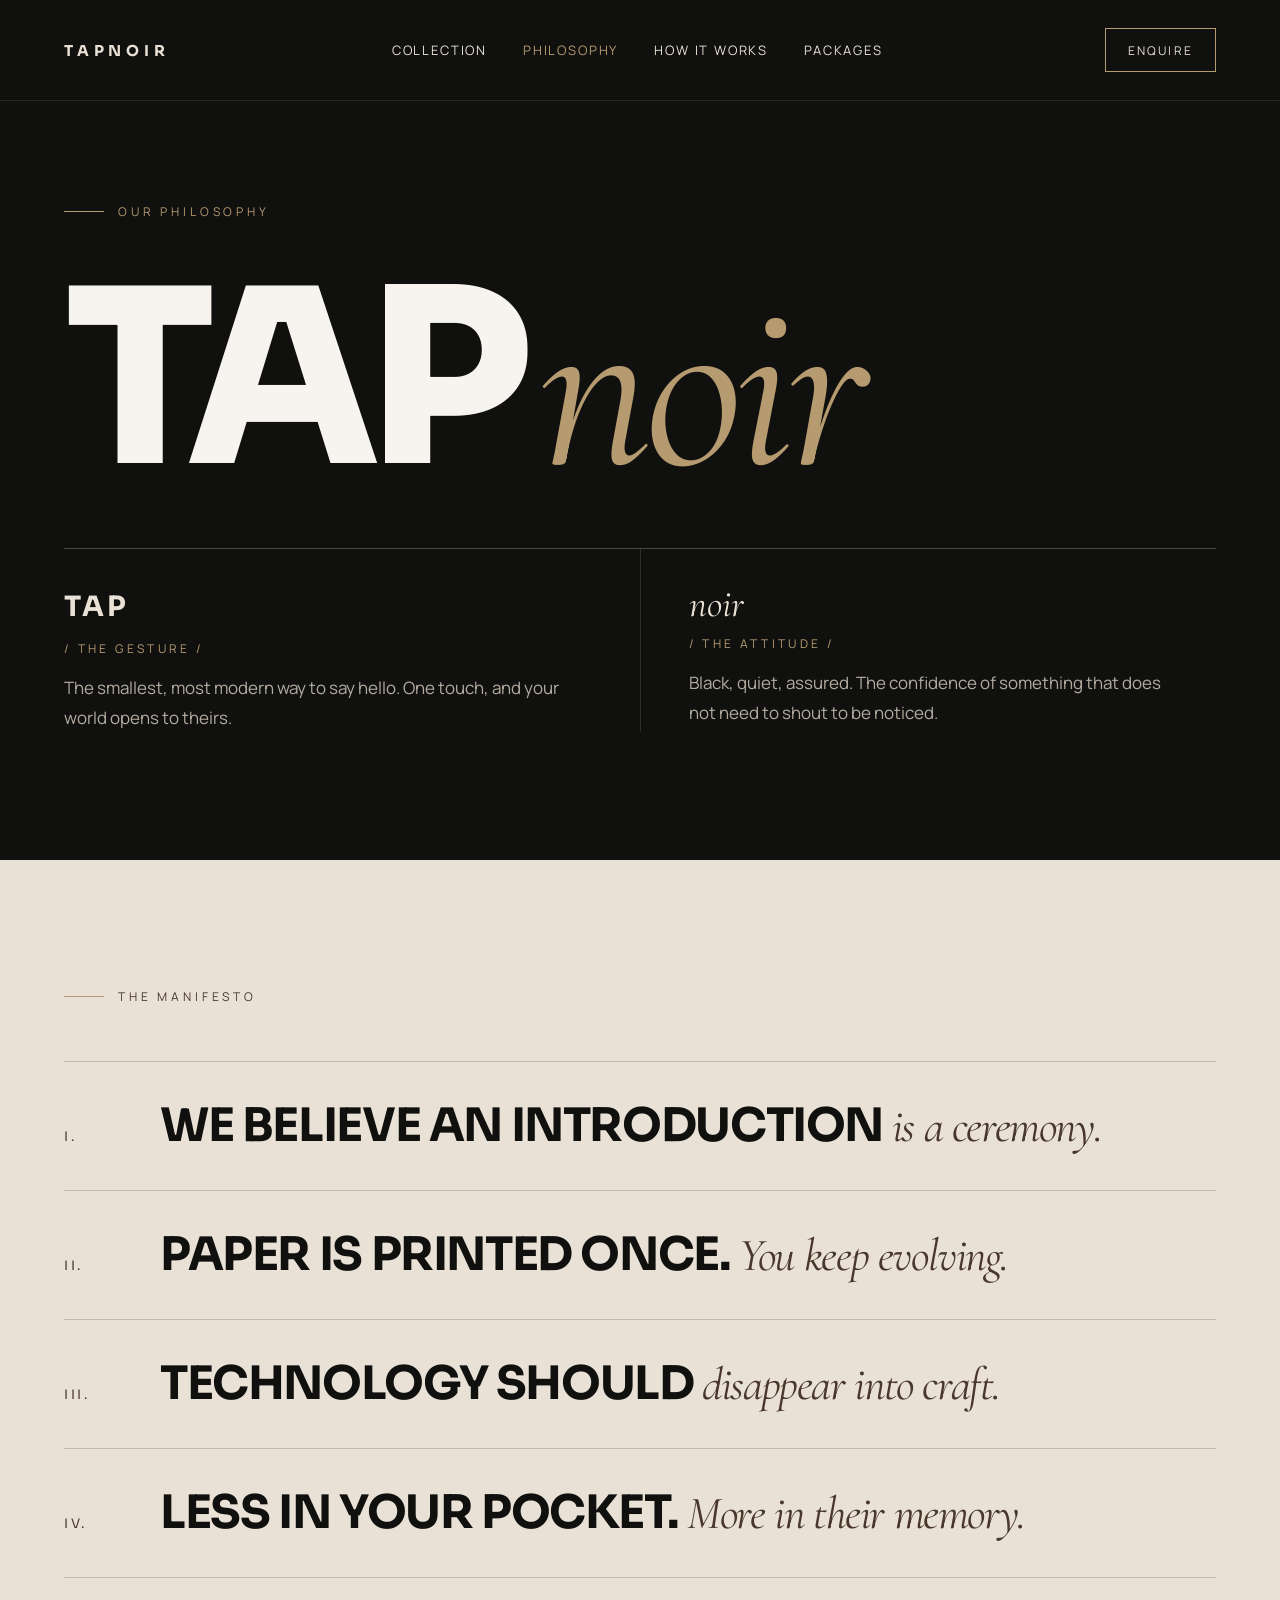
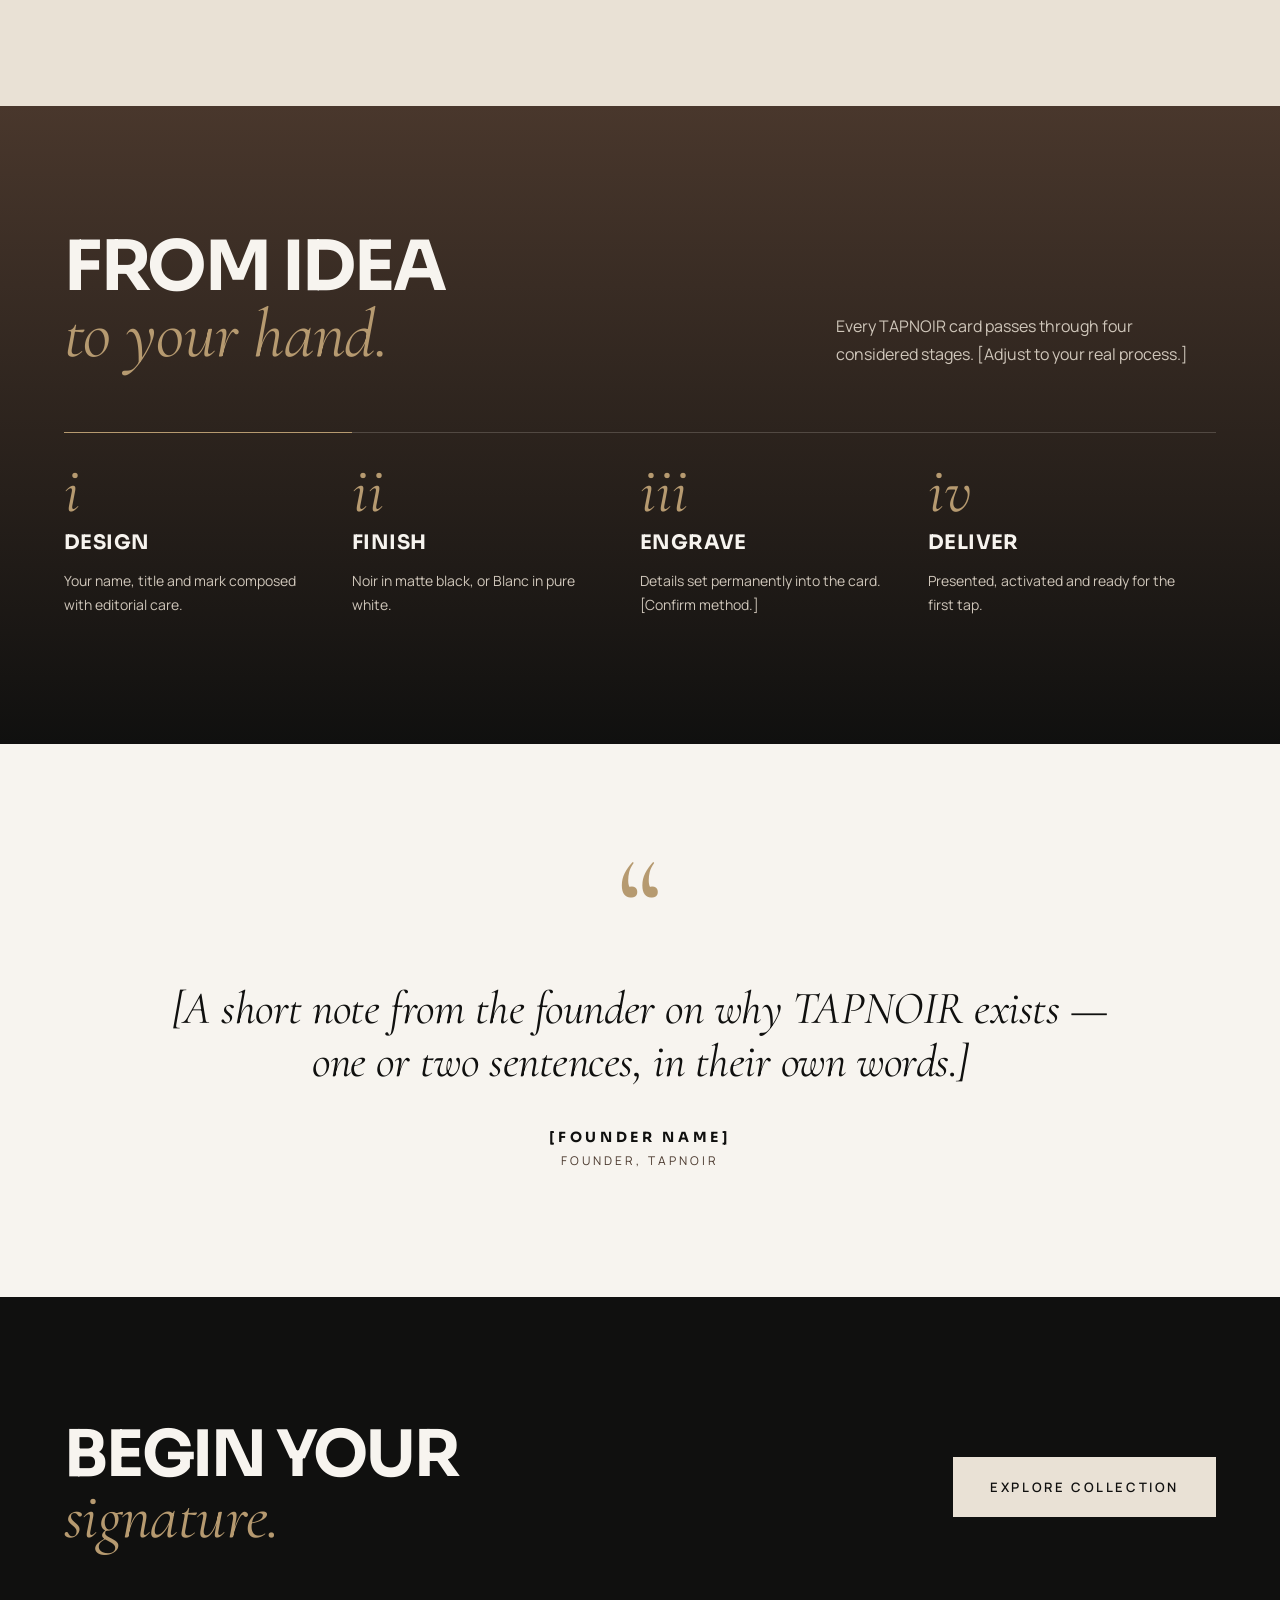
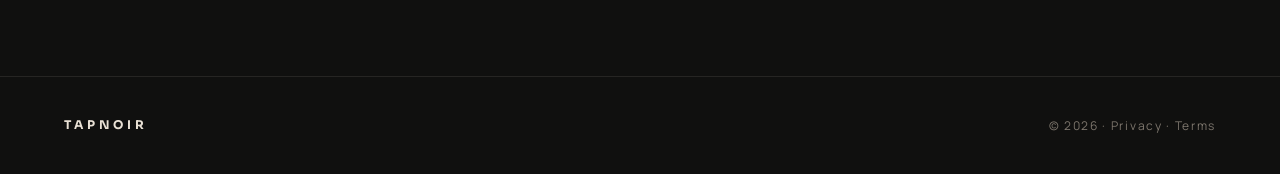
==== about.html @ 881888dd "Add TAPNOIR website Eight pages built from the TAPNOIR design canvas: homepage, collection, personal" ====
<!doctype html>
<html lang="en">
<head>
<meta charset="utf-8">
<meta name="viewport" content="width=device-width, initial-scale=1">
<title>Our philosophy · TAPNOIR</title>
<meta name="description" content="TAP, the gesture. Noir, the attitude. The TAPNOIR manifesto and how every card is made.">
<meta name="theme-color" content="#10100F">
<link rel="preconnect" href="https://fonts.googleapis.com">
<link rel="preconnect" href="https://fonts.gstatic.com" crossorigin>
<link href="https://fonts.googleapis.com/css2?family=Sora:wght@300;400;600;700;800&family=Cormorant+Garamond:ital,wght@0,400;0,500;1,400;1,500&family=Manrope:wght@400;500;600&display=swap" rel="stylesheet">
<link rel="stylesheet" href="assets/styles.css">
</head>
<body>
<a class="skip" href="#content">Skip to content</a>
<header class="site-header">
  <div class="wrap">
    <a class="brand" href="index.html" aria-label="TAPNOIR home">TAPNOIR</a>
    <button class="menu-btn" type="button" aria-expanded="false" aria-controls="nav" aria-label="Open menu"><span></span></button>
    <nav class="nav" id="nav" aria-label="Main">
      <a href="collection.html">Collection</a>
      <a href="about.html" aria-current="page">Philosophy</a>
      <a href="index.html#how">How it works</a>
      <a href="packages.html">Packages</a>
      <a class="nav-cta" href="contact.html">Enquire</a>
    </nav>
    <a class="header-cta" href="contact.html">Enquire</a>
  </div>
</header>
<main id="content">

  <!-- NAME STORY -->
  <section class="wrap stack" style="padding-top: clamp(64px, 8vw, 120px); padding-bottom: clamp(80px, 10vw, 140px); gap: 64px">
    <p class="eyebrow">Our philosophy</p>
    <h1 class="rise" style="margin: 0; display: flex; flex-wrap: wrap; align-items: baseline; gap: 0 0.08em; font-size: clamp(5rem, 19vw, 19rem); line-height: 0.8; letter-spacing: -0.05em; color: var(--porcelain)">
      <span style="font-family: var(--sans); font-weight: 800">TAP</span><span style="font-family: var(--serif); font-style: italic; font-weight: 400; letter-spacing: -0.03em; color: var(--gold)">noir</span>
    </h1>
    <div class="name-grid rise rise-3">
      <div>
        <span style="font-family: var(--sans); font-weight: 700; font-size: 28px; letter-spacing: 0.1em">TAP</span>
        <span class="label" style="letter-spacing: 0.28em; color: var(--gold)">/ the gesture /</span>
        <p class="lead" style="font-size: 17px; line-height: 1.75">The smallest, most modern way to say hello. One touch, and your world opens to theirs.</p>
      </div>
      <div>
        <span style="font-family: var(--serif); font-style: italic; font-size: 38px; line-height: 0.8">noir</span>
        <span class="label" style="letter-spacing: 0.28em; color: var(--gold)">/ the attitude /</span>
        <p class="lead" style="font-size: 17px; line-height: 1.75">Black, quiet, assured. The confidence of something that does not need to shout to be noticed.</p>
      </div>
    </div>
  </section>

  <!-- MANIFESTO -->
  <section class="bg-ivory on-light">
    <div class="wrap stack" style="padding-top: clamp(80px, 10vw, 160px); padding-bottom: clamp(80px, 10vw, 160px)">
      <h2 class="eyebrow" style="margin: 0 0 56px; font-weight: 400">The manifesto</h2>
      <ol style="margin: 0; padding: 0; list-style: none">
        <li class="manifesto-row"><span class="n" aria-hidden="true">I.</span><span class="t">We believe an introduction <em>is a ceremony.</em></span></li>
        <li class="manifesto-row"><span class="n" aria-hidden="true">II.</span><span class="t">Paper is printed once. <em>You keep evolving.</em></span></li>
        <li class="manifesto-row"><span class="n" aria-hidden="true">III.</span><span class="t">Technology should <em>disappear into craft.</em></span></li>
        <li class="manifesto-row"><span class="n" aria-hidden="true">IV.</span><span class="t">Less in your pocket. <em>More in their memory.</em></span></li>
      </ol>
    </div>
  </section>

  <!-- THE CRAFT -->
  <section style="background: linear-gradient(180deg, #49372C 0%, #10100F 100%)">
    <div class="wrap pad stack" style="gap: 64px">
      <div class="row-between">
        <h2 class="display">From idea<br><em>to your hand.</em></h2>
        <p class="lead" style="max-width: 380px; color: var(--sand)">Every TAPNOIR card passes through four considered stages. [Adjust to your real process.]</p>
      </div>
      <ol style="margin: 0; padding: 0; list-style: none; display: grid; grid-template-columns: repeat(auto-fit, minmax(240px, 1fr))">
        <li class="craft-step"><span class="i" aria-hidden="true">i</span><strong>Design</strong><span>Your name, title and mark composed with editorial care.</span></li>
        <li class="craft-step"><span class="i" aria-hidden="true">ii</span><strong>Finish</strong><span>Noir in matte black, or Blanc in pure white.</span></li>
        <li class="craft-step"><span class="i" aria-hidden="true">iii</span><strong>Engrave</strong><span>Details set permanently into the card. [Confirm method.]</span></li>
        <li class="craft-step"><span class="i" aria-hidden="true">iv</span><strong>Deliver</strong><span>Presented, activated and ready for the first tap.</span></li>
      </ol>
    </div>
  </section>

  <!-- FOUNDER NOTE -->
  <section class="bg-porcelain on-light">
    <figure style="max-width: 1100px; margin: 0 auto; padding: clamp(80px, 10vw, 160px) var(--gutter); display: flex; flex-direction: column; align-items: center; text-align: center; gap: 40px">
      <span aria-hidden="true" style="font-family: var(--serif); font-size: 140px; line-height: 0.5; color: var(--gold)">“</span>
      <blockquote style="margin: 0; font-family: var(--serif); font-style: italic; font-size: clamp(2rem, 3.6vw, 3.4rem); line-height: 1.15; letter-spacing: -0.01em">[A short note from the founder on why TAPNOIR exists — one or two sentences, in their own words.]</blockquote>
      <figcaption style="display: flex; flex-direction: column; gap: 6px"><span style="font-family: var(--sans); font-weight: 700; font-size: 14px; letter-spacing: 0.26em; text-transform: uppercase">[Founder name]</span><span class="label" style="color: var(--espresso)">Founder, TAPNOIR</span></figcaption>
    </figure>
  </section>

  <section class="bg-black">
    <div class="wrap pad-sm" style="display: flex; flex-wrap: wrap; align-items: center; justify-content: space-between; gap: 40px">
      <h2 class="display d-md" style="flex: 999 1 560px">Begin your<br><em>signature.</em></h2>
      <a class="btn btn-ivory btn-lg" href="collection.html">Explore collection</a>
    </div>
  </section>
</main>
<footer class="mini-footer">
  <div class="wrap">
    <span class="brand">TAPNOIR</span>
    <span>© <span data-year>2026</span> · <a href="#">Privacy</a> · <a href="#">Terms</a></span>
  </div>
</footer>
<script src="assets/main.js"></script>
</body>
</html>
---- assets/styles.css ----
/* TAPNOIR — modern luxury, dark editorial
   Palette ratio: 60 black · 25 ivory · 10 espresso · 5 gold */
:root {
  --black: #10100F;
  --ivory: #E9E1D5;
  --gold: #B69A70;
  --espresso: #49372C;
  --porcelain: #F7F4EF;
  --muted: #B3ABA0;
  --muted-2: #9C948A;
  --dim: #7D766D;
  --sand: #CFC6BA;
  --line-dark: rgba(233, 225, 213, 0.10);
  --line-dark-2: rgba(233, 225, 213, 0.14);
  --line-light: rgba(16, 16, 15, 0.18);
  --sans: 'Sora', sans-serif;
  --serif: 'Cormorant Garamond', serif;
  --body: 'Manrope', system-ui, sans-serif;
  --ease: cubic-bezier(.2, .7, .1, 1);
  --gutter: clamp(20px, 5vw, 72px);
}

*, *::before, *::after { box-sizing: border-box; }
html { scroll-behavior: smooth; }
body {
  margin: 0;
  background: var(--black);
  color: var(--ivory);
  font-family: var(--body);
  -webkit-font-smoothing: antialiased;
  text-rendering: optimizeLegibility;
}
main { overflow: hidden; }
a { color: var(--ivory); text-decoration: none; transition: color .3s ease; }
a:hover { color: var(--gold); }
img { max-width: 100%; display: block; }
button { font: inherit; }
:focus-visible { outline: 1px solid var(--gold); outline-offset: 4px; }

.skip { position: absolute; left: -9999px; top: 0; background: var(--ivory); color: var(--black); padding: 12px 18px; z-index: 100; }
.skip:focus { left: 12px; top: 12px; }

/* ---------- Layout ---------- */
.wrap { width: 100%; max-width: 1440px; margin: 0 auto; padding-left: var(--gutter); padding-right: var(--gutter); }
.pad { padding-top: clamp(80px, 10vw, 150px); padding-bottom: clamp(80px, 10vw, 150px); }
.pad-sm { padding-top: clamp(80px, 10vw, 140px); padding-bottom: clamp(80px, 10vw, 140px); }
.stack { display: flex; flex-direction: column; }
.row-between { display: flex; flex-wrap: wrap; justify-content: space-between; align-items: flex-end; gap: 32px; }

.bg-black { background: var(--black); color: var(--ivory); }
.bg-ivory { background: var(--ivory); color: var(--black); }
.bg-porcelain { background: var(--porcelain); color: var(--black); }
.bg-espresso { background: var(--espresso); color: var(--ivory); }

/* light sections invert link colour */
.bg-ivory a:not(.btn), .bg-porcelain a:not(.btn) { color: var(--black); }
.bg-ivory a:not(.btn):hover, .bg-porcelain a:not(.btn):hover { color: var(--espresso); }

/* ---------- Type ---------- */
.eyebrow {
  margin: 0; display: flex; align-items: center; gap: 14px;
  font-size: 12px; letter-spacing: 0.32em; text-transform: uppercase; color: var(--gold);
}
.eyebrow::before { content: ""; display: inline-block; width: 40px; height: 1px; background: var(--gold); flex-shrink: 0; }
.eyebrow.both::after { content: ""; display: inline-block; width: 40px; height: 1px; background: var(--gold); }
.on-light .eyebrow, .eyebrow.dark { color: var(--espresso); }

.display {
  margin: 0; font-family: var(--sans); font-weight: 700; text-transform: uppercase;
  line-height: 0.95; letter-spacing: -0.035em; color: var(--porcelain);
  font-size: clamp(2.6rem, 5.4vw, 5.4rem);
}
.on-light .display, .display.dark { color: var(--black); }
.display em, .em {
  font-family: var(--serif); font-style: italic; font-weight: 400;
  text-transform: none; letter-spacing: -0.01em; color: var(--gold);
}
.on-light .display em, .on-light .em { color: var(--espresso); }
.d-md { font-size: clamp(2.4rem, 5vw, 5rem); }
.d-sm { font-size: clamp(2.4rem, 4vw, 4rem); }

.lead { margin: 0; font-size: 16px; line-height: 1.7; color: var(--muted); }
.on-light .lead { color: var(--espresso); }
.on-light .bg-black .lead { color: var(--muted); }
.on-light .bg-black .eyebrow:not(.dark) { color: var(--gold); }
.on-light .bg-black .link-line { border-bottom-color: rgba(233, 225, 213, 0.3); }
.on-light .bg-black a:not(.btn) { color: var(--ivory); }
.label { font-size: 12px; letter-spacing: 0.26em; text-transform: uppercase; }

/* ---------- Buttons ---------- */
.btn {
  display: inline-flex; align-items: center; justify-content: center; gap: 12px;
  min-height: 56px; padding: 0 34px; border: 1px solid transparent; border-radius: 0;
  font-family: var(--body); font-size: 13px; letter-spacing: 0.2em; text-transform: uppercase;
  cursor: pointer; text-decoration: none; background: transparent;
  transition: background .4s ease, color .4s ease, border-color .4s ease;
}
.btn-ivory { background: var(--ivory); color: var(--black); font-weight: 600; }
.btn-ivory:hover { background: var(--porcelain); color: var(--black); }
.btn-black { background: var(--black); color: var(--porcelain); font-weight: 600; }
.btn-black:hover { background: var(--espresso); color: var(--porcelain); }
.btn-gold { border-color: var(--gold); color: var(--ivory); }
.btn-gold:hover { background: rgba(182, 154, 112, 0.12); color: var(--ivory); }
.btn-ghost { border-color: rgba(233, 225, 213, 0.35); color: var(--ivory); }
.btn-ghost:hover { border-color: var(--ivory); color: var(--ivory); }
.btn-dark { border-color: var(--black); color: var(--black); }
.btn-dark:hover { background: var(--black); color: var(--porcelain); }
.btn-lg { min-height: 60px; padding: 0 36px; }
.btn-sm { font-size: 12px; padding: 0 28px; }
.btn-block { display: flex; width: 100%; }

.link-line {
  display: inline-flex; align-items: center; gap: 12px; min-height: 48px;
  font-size: 13px; letter-spacing: 0.2em; text-transform: uppercase;
  border-bottom: 1px solid rgba(233, 225, 213, 0.3);
}
.on-light .link-line { border-bottom-color: var(--black); }

.chip {
  cursor: pointer; min-height: 48px; padding: 0 22px; border-radius: 0;
  font-size: 12px; letter-spacing: 0.18em; text-transform: uppercase;
  background: transparent; color: var(--ivory); border: 1px solid rgba(233, 225, 213, 0.3);
  transition: all .3s ease;
}
.chip[aria-pressed="true"] { background: var(--ivory); color: var(--black); border-color: var(--ivory); }
.chip.light { color: var(--black); border-color: rgba(16, 16, 15, 0.3); min-height: 46px; padding: 0 20px; }
.chip.light[aria-pressed="true"] { background: var(--black); color: var(--porcelain); border-color: var(--black); }

/* ---------- Header ---------- */
.site-header { position: relative; z-index: 20; border-bottom: 1px solid var(--line-dark); }
.site-header .wrap {
  padding-top: 28px; padding-bottom: 28px;
  display: flex; flex-wrap: wrap; align-items: center; justify-content: space-between; gap: 20px;
}
.brand { font-family: var(--sans); font-weight: 700; font-size: 15px; letter-spacing: 0.32em; color: var(--ivory); }
.nav { display: flex; flex-wrap: wrap; gap: 4px 36px; font-size: 13px; letter-spacing: 0.14em; text-transform: uppercase; }
.nav a { padding: 12px 0; }
.nav a[aria-current="page"] { color: var(--gold); }
.header-cta {
  display: inline-flex; align-items: center; min-height: 44px; padding: 0 22px;
  border: 1px solid var(--gold); font-size: 12px; letter-spacing: 0.18em; text-transform: uppercase;
}
.header-cta[aria-current="page"] { background: var(--ivory); color: var(--black); border-color: var(--ivory); }
.menu-btn {
  display: none; cursor: pointer; width: 44px; height: 44px; padding: 0;
  background: transparent; border: 1px solid rgba(233, 225, 213, 0.3); color: var(--ivory);
  align-items: center; justify-content: center;
}
.menu-btn span, .menu-btn span::before, .menu-btn span::after {
  display: block; width: 18px; height: 1px; background: currentColor; position: relative; transition: transform .4s var(--ease);
}
.menu-btn span::before, .menu-btn span::after { content: ""; position: absolute; left: 0; }
.menu-btn span::before { top: -6px; }
.menu-btn span::after { top: 6px; }
.menu-btn[aria-expanded="true"] span { background: transparent; }
.menu-btn[aria-expanded="true"] span::before { transform: translateY(6px) rotate(45deg); }
.menu-btn[aria-expanded="true"] span::after { transform: translateY(-6px) rotate(-45deg); }

@media (max-width: 860px) {
  .menu-btn { display: inline-flex; }
  .site-header .header-cta { display: none; }
  .nav {
    order: 3; width: 100%; flex-direction: column; gap: 0;
    max-height: 0; overflow: hidden; transition: max-height .6s var(--ease);
  }
  .nav a { padding: 16px 0; border-top: 1px solid var(--line-dark); }
  .nav .nav-cta { color: var(--gold); }
  .site-header.open .nav { max-height: 420px; }
}
@media (min-width: 861px) { .nav .nav-cta { display: none; } }

/* ---------- Footer (inner pages) ---------- */
.mini-footer { border-top: 1px solid var(--line-dark); }
.mini-footer .wrap {
  padding-top: 40px; padding-bottom: 40px;
  display: flex; flex-wrap: wrap; justify-content: space-between; gap: 16px;
  font-size: 12px; letter-spacing: 0.14em; color: var(--dim);
}
.mini-footer .brand { font-size: 12px; }
.mini-footer a { color: var(--dim); }
.mini-footer a:hover { color: var(--gold); }

/* ---------- The physical card ---------- */
.nfc {
  aspect-ratio: 1.586; border-radius: 18px; padding: 7% 7.5%;
  display: flex; flex-direction: column; justify-content: space-between;
  box-shadow: 0 60px 120px rgba(0, 0, 0, .6), inset 0 1px 0 rgba(255, 255, 255, .08);
  transition: background .7s ease, color .7s ease, border-color .7s ease;
}
.f-black {
  color: var(--ivory); border: 1px solid rgba(182, 154, 112, .55);
  background:
    radial-gradient(120% 90% at 18% 0%, rgba(233, 225, 213, .16), rgba(233, 225, 213, 0) 55%),
    repeating-linear-gradient(90deg, rgba(255, 255, 255, .028) 0 1px, rgba(255, 255, 255, 0) 1px 3px),
    linear-gradient(135deg, #222120 0%, #0c0c0b 55%, #1b1a18 100%);
}
.f-white {
  color: var(--black); border: 1px solid rgba(16, 16, 15, .10);
  background:
    radial-gradient(120% 90% at 18% 0%, #ffffff, rgba(255, 255, 255, 0) 60%),
    linear-gradient(135deg, #F7F4EF 0%, #E7E1D7 60%, #F2EEE7 100%);
}
.c-brand { font-family: var(--sans); font-weight: 700; font-size: 13px; letter-spacing: .34em; }
.c-name { font-family: var(--serif); font-style: italic; font-size: 30px; line-height: 1; }
.c-title { font-size: 10px; letter-spacing: .3em; text-transform: uppercase; opacity: .75; }
.f-black .c-title { color: var(--gold); opacity: 1; }
.f-white .c-title { color: var(--espresso); opacity: 1; }
.c-top { display: flex; justify-content: space-between; align-items: flex-start; }
.c-bottom { display: flex; flex-direction: column; gap: 6px; }
.tilt { transform: rotateX(10deg) rotateY(-18deg) rotateZ(-6deg); }
.floor-shadow { position: absolute; border-radius: 50%; background: radial-gradient(closest-side, rgba(0, 0, 0, .85), rgba(0, 0, 0, 0)); pointer-events: none; }

/* ---------- Motion ---------- */
@keyframes floatA { 0%, 100% { transform: translateY(0); } 50% { transform: translateY(-10px); } }
@keyframes floatB { 0%, 100% { transform: translateY(0); } 50% { transform: translateY(8px); } }
@keyframes floatTiltA { 0%, 100% { transform: translateY(0) rotate(-8deg); } 50% { transform: translateY(-12px) rotate(-8deg); } }
@keyframes floatTiltB { 0%, 100% { transform: translateY(0) rotate(8deg); } 50% { transform: translateY(-12px) rotate(8deg); } }
@keyframes rise { from { opacity: 0; transform: translateY(24px); } to { opacity: 1; transform: none; } }
@keyframes mq { to { transform: translateX(-50%); } }
@keyframes pulse { 0% { transform: scale(.6); opacity: .7; } 100% { transform: scale(1.6); opacity: 0; } }
.float-a { animation: floatA 7s ease-in-out infinite; }
.float-b { animation: floatB 8s ease-in-out infinite; }
.float-ta { animation: floatTiltA 7s ease-in-out infinite; }
.float-tb { animation: floatTiltB 8s ease-in-out infinite; }
.rise { animation: rise 1.1s var(--ease) both; }
.rise-2 { animation-delay: .12s; } .rise-3 { animation-delay: .24s; } .rise-4 { animation-delay: .36s; }

/* ---------- Homepage ---------- */
.hero { position: relative; min-height: 920px; display: flex; flex-direction: column; }
.hero-glow { position: absolute; right: -8%; top: 6%; width: 62%; height: 80%; background: radial-gradient(closest-side, rgba(233, 225, 213, 0.08), rgba(233, 225, 213, 0) 70%); pointer-events: none; }
.hero-body { position: relative; flex-grow: 1; padding-top: clamp(48px, 7vw, 96px); padding-bottom: 40px; display: flex; flex-wrap: wrap; align-items: center; gap: 48px; }
.hero-copy { flex: 999 1 560px; min-width: 0; display: flex; flex-direction: column; gap: 36px; }
.hero h1 { font-size: clamp(3rem, 6.4vw, 6.4rem); line-height: 0.94; }
.hero h1 em { font-size: 1.18em; line-height: 0.9; }
.hero-cards { flex: 1 1 420px; min-width: 0; height: 520px; position: relative; perspective: 1600px; }
@media (max-width: 600px) { .hero { min-height: 0; } .hero-cards { height: 380px; } }

.marquee-band { border-top: 1px solid var(--line-dark); border-bottom: 1px solid var(--line-dark); padding: 26px 0; overflow: hidden; }
.marquee { display: flex; width: max-content; gap: 56px; align-items: center; white-space: nowrap; animation: mq 46s linear infinite; }
.mq-sans { font-family: var(--sans); font-weight: 700; font-size: 34px; letter-spacing: -0.02em; text-transform: uppercase; }
.mq-serif { font-family: var(--serif); font-style: italic; font-size: 42px; color: var(--gold); }
.mq-star { color: var(--gold); }

.pillars { display: flex; flex-wrap: wrap; gap: 40px 80px; justify-content: space-between; align-items: flex-end; border-top: 1px solid rgba(16, 16, 15, 0.15); padding-top: 40px; }
.pillars-list { display: flex; flex-wrap: wrap; gap: 40px 72px; }
.pillar { display: flex; flex-direction: column; gap: 8px; max-width: 260px; }
.pillar strong { font-family: var(--sans); font-weight: 600; font-size: 13px; letter-spacing: 0.24em; text-transform: uppercase; }
.pillar span { font-size: 15px; line-height: 1.6; color: var(--espresso); }

.collection-band { background: linear-gradient(180deg, #49372C 0%, #2a201a 55%, #10100F 100%); }
.finish-info { flex: 1 1 340px; min-width: 0; display: flex; flex-direction: column; gap: 28px; border-left: 1px solid rgba(182, 154, 112, 0.35); padding-left: 40px; }
@media (max-width: 600px) { .finish-info { border-left: 0; padding-left: 0; border-top: 1px solid rgba(182, 154, 112, 0.35); padding-top: 32px; } }

.steps { display: grid; grid-template-columns: repeat(auto-fit, minmax(280px, 1fr)); }
.step { border-top: 1px solid rgba(233, 225, 213, 0.18); padding: 40px 40px 0 0; display: flex; flex-direction: column; gap: 20px; }
.step:first-child { border-top-color: var(--gold); }
.step-num { font-family: var(--sans); font-weight: 300; font-size: 120px; line-height: 0.8; letter-spacing: -0.06em; color: transparent; -webkit-text-stroke: 1px rgba(233, 225, 213, 0.45); }
.step-title { font-family: var(--sans); font-weight: 700; font-size: 26px; letter-spacing: -0.01em; text-transform: uppercase; color: var(--porcelain); }
.step-text { font-size: 15px; line-height: 1.7; color: var(--muted); }
@media (max-width: 640px) { .step { padding-bottom: 40px; } }

/* demo */
.demo-stage { position: relative; width: min(520px, 100%); height: 700px; }
.demo-card { position: absolute; width: 250px; left: 58%; top: 58%; z-index: 1; transform: rotate(-14deg); transition: all 1s var(--ease); }
.demo-card.tapped { left: 30%; top: 4%; transform: rotate(-6deg); }
.demo-card .nfc { box-shadow: 0 30px 60px rgba(16, 16, 15, 0.35); }
.phone { position: absolute; left: 50%; top: 40px; margin-left: -150px; width: 300px; height: 620px; border-radius: 48px; background: #1b1a18; padding: 10px; box-shadow: 0 50px 100px rgba(16, 16, 15, 0.28); z-index: 2; }
.phone-screen { width: 100%; height: 100%; border-radius: 39px; overflow: hidden; background: var(--black); position: relative; display: flex; flex-direction: column; color: var(--ivory); }
.phone-island { position: absolute; top: 10px; left: 50%; margin-left: -45px; width: 90px; height: 26px; border-radius: 13px; background: #000; z-index: 4; }
.phone-idle { height: 100%; display: flex; flex-direction: column; align-items: center; justify-content: center; gap: 18px; text-align: center; padding: 0 30px; }
.phone-profile { display: flex; flex-direction: column; height: 100%; animation: rise .8s var(--ease) both; }
.phone-row { display: flex; align-items: center; justify-content: space-between; height: 42px; padding: 0 14px; border: 1px solid rgba(233, 225, 213, 0.18); font-size: 12px; }
.ring { position: absolute; left: 50%; top: 22%; width: 160px; height: 160px; margin: -80px 0 0 -80px; border-radius: 50%; border: 1px solid var(--gold); animation: pulse 1.8s ease-out infinite; z-index: 3; pointer-events: none; }
[hidden] { display: none !important; }
@media (max-width: 420px) { .demo-stage { height: 640px; } .demo-card { width: 200px; left: 50%; } .demo-card.tapped { left: 20%; } }

.frow { display: flex; flex-wrap: wrap; align-items: baseline; gap: 16px 48px; padding: 36px 24px; border-bottom: 1px solid var(--line-dark-2); transition: background .4s ease; }
.frow:hover { background: #181716; }
.frow:hover .fnum { color: var(--gold); }
.fnum { font-family: var(--sans); font-size: 14px; letter-spacing: 0.2em; color: #6E675F; width: 60px; transition: color .4s ease; }
.ftitle { flex: 1 1 380px; font-family: var(--sans); font-weight: 700; font-size: clamp(1.6rem, 3vw, 2.6rem); letter-spacing: -0.025em; text-transform: uppercase; color: var(--porcelain); }
.ftitle em { font-family: var(--serif); font-style: italic; font-weight: 400; text-transform: none; }
.ftext { flex: 1 1 320px; font-size: 15px; line-height: 1.7; color: var(--muted); }

.pkg-grid { display: grid; grid-template-columns: repeat(auto-fit, minmax(min(100%, 320px), 1fr)); gap: 1px; background: rgba(16, 16, 15, 0.15); border: 1px solid rgba(16, 16, 15, 0.15); }
.pkg-tile { padding: clamp(32px, 4vw, 56px); display: flex; flex-direction: column; gap: 24px; min-height: 420px; }
.pkg-name { font-family: var(--serif); font-style: italic; font-size: 64px; line-height: 1; }

.faq-item { border-bottom: 1px solid var(--line-light); }
.faq-btn { background: none; border: 0; cursor: pointer; width: 100%; text-align: left; color: inherit; padding: 0; display: flex; justify-content: space-between; align-items: center; gap: 24px; min-height: 88px; }
.faq-q { font-family: var(--sans); font-weight: 600; font-size: 20px; letter-spacing: -0.01em; }
.faq-icon { font-family: var(--sans); font-weight: 300; font-size: 28px; color: var(--espresso); width: 28px; text-align: center; flex-shrink: 0; }
.faq-a { margin: 0; padding: 0 64px 32px 0; font-size: 16px; line-height: 1.75; color: var(--espresso); }
@media (max-width: 600px) { .faq-q { font-size: 17px; } .faq-a { padding-right: 0; } }

.big-footer { background: var(--black); position: relative; overflow: hidden; }
.footer-cols { display: flex; flex-wrap: wrap; justify-content: space-between; gap: 40px; border-top: 1px solid rgba(233, 225, 213, 0.12); padding-top: 48px; }
.footer-nav { display: flex; flex-wrap: wrap; gap: 48px 80px; font-size: 14px; }
.footer-nav div { display: flex; flex-direction: column; gap: 14px; }
.footer-nav .h { font-size: 11px; letter-spacing: 0.28em; text-transform: uppercase; color: var(--gold); }
.footer-word { font-family: var(--sans); font-weight: 800; font-size: clamp(5rem, 17vw, 17rem); line-height: 0.8; letter-spacing: -0.05em; text-align: center; color: transparent; -webkit-text-stroke: 1px rgba(182, 154, 112, 0.28); white-space: nowrap; margin-bottom: -0.12em; }

/* ---------- Collection ---------- */
.split { display: flex; flex-wrap: wrap; }
.split-half { flex: 1 1 560px; min-width: 0; padding: clamp(64px, 7vw, 110px) clamp(24px, 5vw, 80px); display: flex; flex-direction: column; gap: 56px; min-height: 980px; }
.split-noir { background: radial-gradient(70% 60% at 50% 40%, #242321 0%, #10100F 75%); }
.split-blanc { background: radial-gradient(70% 60% at 50% 40%, #FFFFFF 0%, #E9E1D5 80%); color: var(--black); }
.split-stage { flex-grow: 1; display: flex; align-items: center; justify-content: center; perspective: 1600px; }
.split-meta { display: flex; justify-content: space-between; font-size: 12px; letter-spacing: 0.3em; text-transform: uppercase; }
@media (max-width: 600px) { .split-half { min-height: 0; } }
.promise { display: grid; grid-template-columns: repeat(auto-fit, minmax(240px, 1fr)); gap: 40px; }
.promise div { display: flex; flex-direction: column; gap: 10px; border-top: 1px solid rgba(233, 225, 213, 0.18); padding-top: 24px; }
.promise div:first-child { border-top-color: var(--gold); }
.promise strong { font-family: var(--sans); font-weight: 700; font-size: 15px; letter-spacing: 0.18em; text-transform: uppercase; color: var(--porcelain); }
.promise span { font-size: 14px; line-height: 1.7; color: var(--muted-2); }

/* ---------- Product ---------- */
.stage { perspective: 1800px; }
.flip { position: relative; width: 100%; aspect-ratio: 1.586; transform-style: preserve-3d; transition: transform 1.1s var(--ease); transform: rotateX(8deg) rotateY(-14deg); }
.flip.back { transform: rotateX(8deg) rotateY(166deg); }
.face { position: absolute; inset: 0; border-radius: 20px; padding: 7% 7.5%; display: flex; flex-direction: column; justify-content: space-between; backface-visibility: hidden; -webkit-backface-visibility: hidden; box-shadow: 0 70px 140px rgba(0, 0, 0, .65), inset 0 1px 0 rgba(255, 255, 255, .08); transition: background .7s ease, color .7s ease; }
.face.rear { transform: rotateY(180deg); }
.n-serif { font-family: var(--serif); font-style: italic; font-weight: 400; font-size: clamp(26px, 3.2vw, 44px); line-height: 1; letter-spacing: -.01em; }
.n-sans { font-family: var(--sans); font-weight: 700; font-size: clamp(18px, 2.2vw, 28px); line-height: 1.05; letter-spacing: .08em; text-transform: uppercase; }
.preview-box { position: relative; background: radial-gradient(60% 60% at 50% 45%, #232220 0%, #10100F 70%); border: 1px solid rgba(233, 225, 213, 0.08); min-height: 640px; display: flex; align-items: center; justify-content: center; padding: 80px 8%; }
.preview-tag { position: absolute; top: 28px; font-size: 11px; letter-spacing: 0.3em; text-transform: uppercase; }
@media (max-width: 600px) { .preview-box { min-height: 400px; padding: 70px 6%; } }
.sw { cursor: pointer; width: 52px; height: 52px; border-radius: 50%; padding: 0; border: 1px solid rgba(233, 225, 213, 0.25); outline: 1px solid transparent; outline-offset: 5px; transition: outline-color .3s; }
.sw[aria-pressed="true"] { outline-color: var(--gold); }
.sw-noir { background: linear-gradient(135deg, #2a2927, #0c0c0b); }
.sw-blanc { background: linear-gradient(135deg, #ffffff, #E4DDD2); }
.field { width: 100%; height: 56px; padding: 0 18px; background: transparent; border: 1px solid rgba(233, 225, 213, .22); color: var(--porcelain); font-family: var(--body); font-size: 16px; outline: none; border-radius: 0; transition: border-color .3s ease; }
.field:focus { border-color: var(--gold); }
.field::placeholder { color: var(--dim); }
.opt-group { display: flex; flex-direction: column; gap: 14px; border-top: 1px solid rgba(233, 225, 213, 0.12); padding-top: 28px; }
.opt-label { font-size: 12px; letter-spacing: 0.26em; text-transform: uppercase; color: var(--muted-2); }
.specs { flex: 999 1 560px; margin: 0; display: grid; grid-template-columns: repeat(2, minmax(0, 1fr)); border-top: 1px solid var(--line-light); }
.specs div { padding: 28px 24px 28px 0; border-bottom: 1px solid var(--line-light); }
.specs dt { font-size: 12px; letter-spacing: 0.26em; text-transform: uppercase; color: var(--espresso); }
.specs dd { margin: 10px 0 0; font-family: var(--sans); font-weight: 600; font-size: 20px; }
@media (max-width: 520px) { .specs { grid-template-columns: 1fr; } }

/* ---------- Packages ---------- */
.pk { transition: transform .6s var(--ease); padding: clamp(36px, 4vw, 64px); display: flex; flex-direction: column; gap: 32px; }
.pk:hover { transform: translateY(-8px); }
.pk-personal { background: #161615; border: 1px solid rgba(233, 225, 213, 0.12); }
.pk-business { background: linear-gradient(160deg, #49372C 0%, #1d1713 100%); border: 1px solid var(--gold); }
.pk-name { font-family: var(--serif); font-style: italic; font-size: clamp(3.4rem, 5vw, 5rem); line-height: 0.9; color: var(--porcelain); }
.pk ul { margin: 0; padding: 24px 0 0; list-style: none; display: flex; flex-direction: column; gap: 16px; border-top: 1px solid rgba(182, 154, 112, 0.3); flex-grow: 1; }
.pk li { display: flex; gap: 14px; font-size: 15px; line-height: 1.5; }
.pk li::before { content: "—"; color: var(--gold); }
.pk-price { display: flex; justify-content: space-between; align-items: center; border-top: 1px solid rgba(233, 225, 213, 0.12); padding-top: 22px; font-size: 12px; letter-spacing: 0.22em; text-transform: uppercase; }
.mini-card { border-radius: 14px; }
.mini-card .c-brand { font-size: 7px; letter-spacing: .3em; }
.mini-card .c-name { font-size: 12px; }
.mini-card.nfc { box-shadow: 0 40px 80px rgba(0, 0, 0, .55); }
.step-light { border-top: 1px solid rgba(16, 16, 15, 0.2); padding: 32px 40px 0 0; display: flex; flex-direction: column; gap: 14px; }
.step-light:first-child { border-top-color: var(--black); }
.step-light .step-num { font-size: 96px; -webkit-text-stroke: 1px var(--espresso); }
.step-light strong { font-family: var(--sans); font-weight: 700; font-size: 20px; text-transform: uppercase; }
.step-light span:last-child { font-size: 15px; line-height: 1.7; color: var(--espresso); }
@media (max-width: 520px) { .pk-head-art { display: none; } }

/* ---------- About ---------- */
.name-grid { display: grid; grid-template-columns: repeat(auto-fit, minmax(300px, 1fr)); gap: 1px; background: var(--line-dark-2); border-top: 1px solid var(--line-dark-2); }
.name-grid > div { background: var(--black); padding: 40px 48px 0 0; display: flex; flex-direction: column; gap: 16px; }
.name-grid > div + div { padding-left: 48px; }
@media (max-width: 680px) { .name-grid > div + div { padding-left: 0; } .name-grid > div { padding-bottom: 40px; } }
.manifesto-row { display: flex; flex-wrap: wrap; align-items: baseline; gap: 12px 48px; padding: 40px 0; border-top: 1px solid var(--line-light); }
.manifesto-row:last-child { border-bottom: 1px solid var(--line-light); }
.manifesto-row .n { font-family: var(--sans); font-size: 13px; letter-spacing: 0.2em; color: var(--espresso); width: 48px; }
.manifesto-row .t { flex: 1 1 600px; font-family: var(--sans); font-weight: 700; font-size: clamp(1.8rem, 3.6vw, 3.4rem); line-height: 1.02; letter-spacing: -0.03em; text-transform: uppercase; }
.manifesto-row .t em { font-family: var(--serif); font-style: italic; font-weight: 400; text-transform: none; color: var(--espresso); }
.craft-step { border-top: 1px solid rgba(233, 225, 213, 0.2); padding: 32px 32px 0 0; display: flex; flex-direction: column; gap: 14px; }
.craft-step:first-child { border-top-color: var(--gold); }
.craft-step .i { font-family: var(--serif); font-style: italic; font-size: 64px; line-height: 0.8; color: var(--gold); }
.craft-step strong { font-family: var(--sans); font-weight: 700; font-size: 20px; text-transform: uppercase; letter-spacing: 0.02em; color: var(--porcelain); }
.craft-step span:last-child { font-size: 14px; line-height: 1.7; color: var(--sand); }

/* ---------- Contact ---------- */
.fld { width: 100%; min-height: 56px; padding: 16px 0; background: transparent; border: 0; border-bottom: 1px solid rgba(16, 16, 15, .3); color: var(--black); font-family: var(--body); font-size: 17px; outline: none; border-radius: 0; transition: border-color .3s ease; }
.fld:focus { border-bottom-color: var(--black); }
.fld::placeholder { color: #7A6F64; }
.fld-label { font-size: 12px; letter-spacing: 0.26em; text-transform: uppercase; color: var(--espresso); }
.contact-list { display: flex; flex-direction: column; gap: 1px; background: rgba(233, 225, 213, 0.12); border: 1px solid rgba(233, 225, 213, 0.12); }
.contact-list > * { background: var(--black); padding: 32px; }
.contact-list a.wa { display: flex; justify-content: space-between; align-items: center; gap: 20px; transition: background .4s ease; }
.contact-list a.wa:hover { background: #1c1b19; color: var(--ivory); }
.form-error { color: #7a2a1a; font-size: 14px; }

/* ---------- Profile (mobile) ---------- */
.profile-page { background: var(--black); }
.profile { width: 100%; max-width: 480px; margin: 0 auto; min-height: 100vh; display: flex; flex-direction: column; }
.profile-cover { height: 230px; position: relative; background: radial-gradient(90% 80% at 80% 0%, rgba(182, 154, 112, 0.35), rgba(182, 154, 112, 0) 60%), linear-gradient(165deg, #49372C 0%, #1a1512 70%, #10100F 100%); display: flex; justify-content: space-between; align-items: flex-start; padding: 22px; }
.icon-btn { cursor: pointer; width: 44px; height: 44px; border-radius: 50%; border: 1px solid rgba(233, 225, 213, 0.3); background: rgba(16, 16, 15, 0.35); color: var(--ivory); display: flex; align-items: center; justify-content: center; }
.avatar { width: 120px; height: 120px; border-radius: 50%; background: var(--ivory); border: 4px solid var(--black); display: flex; align-items: center; justify-content: center; font-family: var(--serif); font-style: italic; font-size: 44px; color: var(--espresso); }
.quick { min-height: 64px; border: 1px solid rgba(233, 225, 213, 0.18); display: flex; flex-direction: column; align-items: center; justify-content: center; gap: 6px; font-size: 10px; letter-spacing: 0.22em; text-transform: uppercase; }
.save-btn { cursor: pointer; min-height: 56px; border: 0; background: var(--ivory); color: var(--black); font-size: 12px; font-weight: 600; letter-spacing: 0.2em; text-transform: uppercase; transition: background .4s ease; }
.save-btn.saved { background: var(--gold); }
.tabs { display: flex; gap: 28px; border-bottom: 1px solid var(--line-dark-2); margin-top: 8px; }
.tab { cursor: pointer; background: none; border: 0; min-height: 48px; padding: 0; font-size: 12px; letter-spacing: 0.22em; text-transform: uppercase; color: var(--muted-2); border-bottom: 1px solid transparent; margin-bottom: -1px; }
.tab[aria-selected="true"] { color: var(--porcelain); border-bottom-color: var(--gold); }
.lk { min-height: 68px; padding: 0 18px; border: 1px solid var(--line-dark-2); display: flex; align-items: center; justify-content: space-between; gap: 12px; transition: background .3s ease, border-color .3s ease; }
.lk:hover { background: #181716; border-color: rgba(182, 154, 112, .5); color: var(--ivory); }
.work-tile { aspect-ratio: 1; background: #1b1a18; border: 1px dashed rgba(233, 225, 213, 0.2); display: flex; align-items: center; justify-content: center; font-size: 11px; letter-spacing: 0.2em; color: var(--muted-2); }
.toast { position: fixed; left: 50%; bottom: 24px; transform: translate(-50%, 20px); background: var(--ivory); color: var(--black); padding: 14px 22px; font-size: 12px; letter-spacing: .18em; text-transform: uppercase; opacity: 0; transition: all .5s var(--ease); pointer-events: none; z-index: 50; }
.toast.show { opacity: 1; transform: translate(-50%, 0); }

/* ---------- Design system ---------- */
.ds-swatches { display: grid; grid-template-columns: repeat(auto-fit, minmax(180px, 1fr)); gap: 16px; }
.ds-swatches > div { display: flex; flex-direction: column; gap: 14px; }
.ds-chip { height: 200px; }
.ds-head { display: flex; flex-wrap: wrap; justify-content: space-between; align-items: baseline; gap: 8px 24px; border-bottom: 1px solid #D9D1C5; padding-bottom: 14px; }
.ds-h { margin: 0; font-family: var(--sans); font-weight: 600; font-size: 13px; letter-spacing: 0.28em; text-transform: uppercase; }
.ds-note { font-size: 13px; color: #6B6259; line-height: 1.5; }

@media (prefers-reduced-motion: reduce) {
  html { scroll-behavior: auto; }
  .float-a, .float-b, .float-ta, .float-tb, .rise, .marquee, .ring, .phone-profile { animation: none !important; }
  .demo-card, .flip, .pk, .nav { transition: none !important; }
}
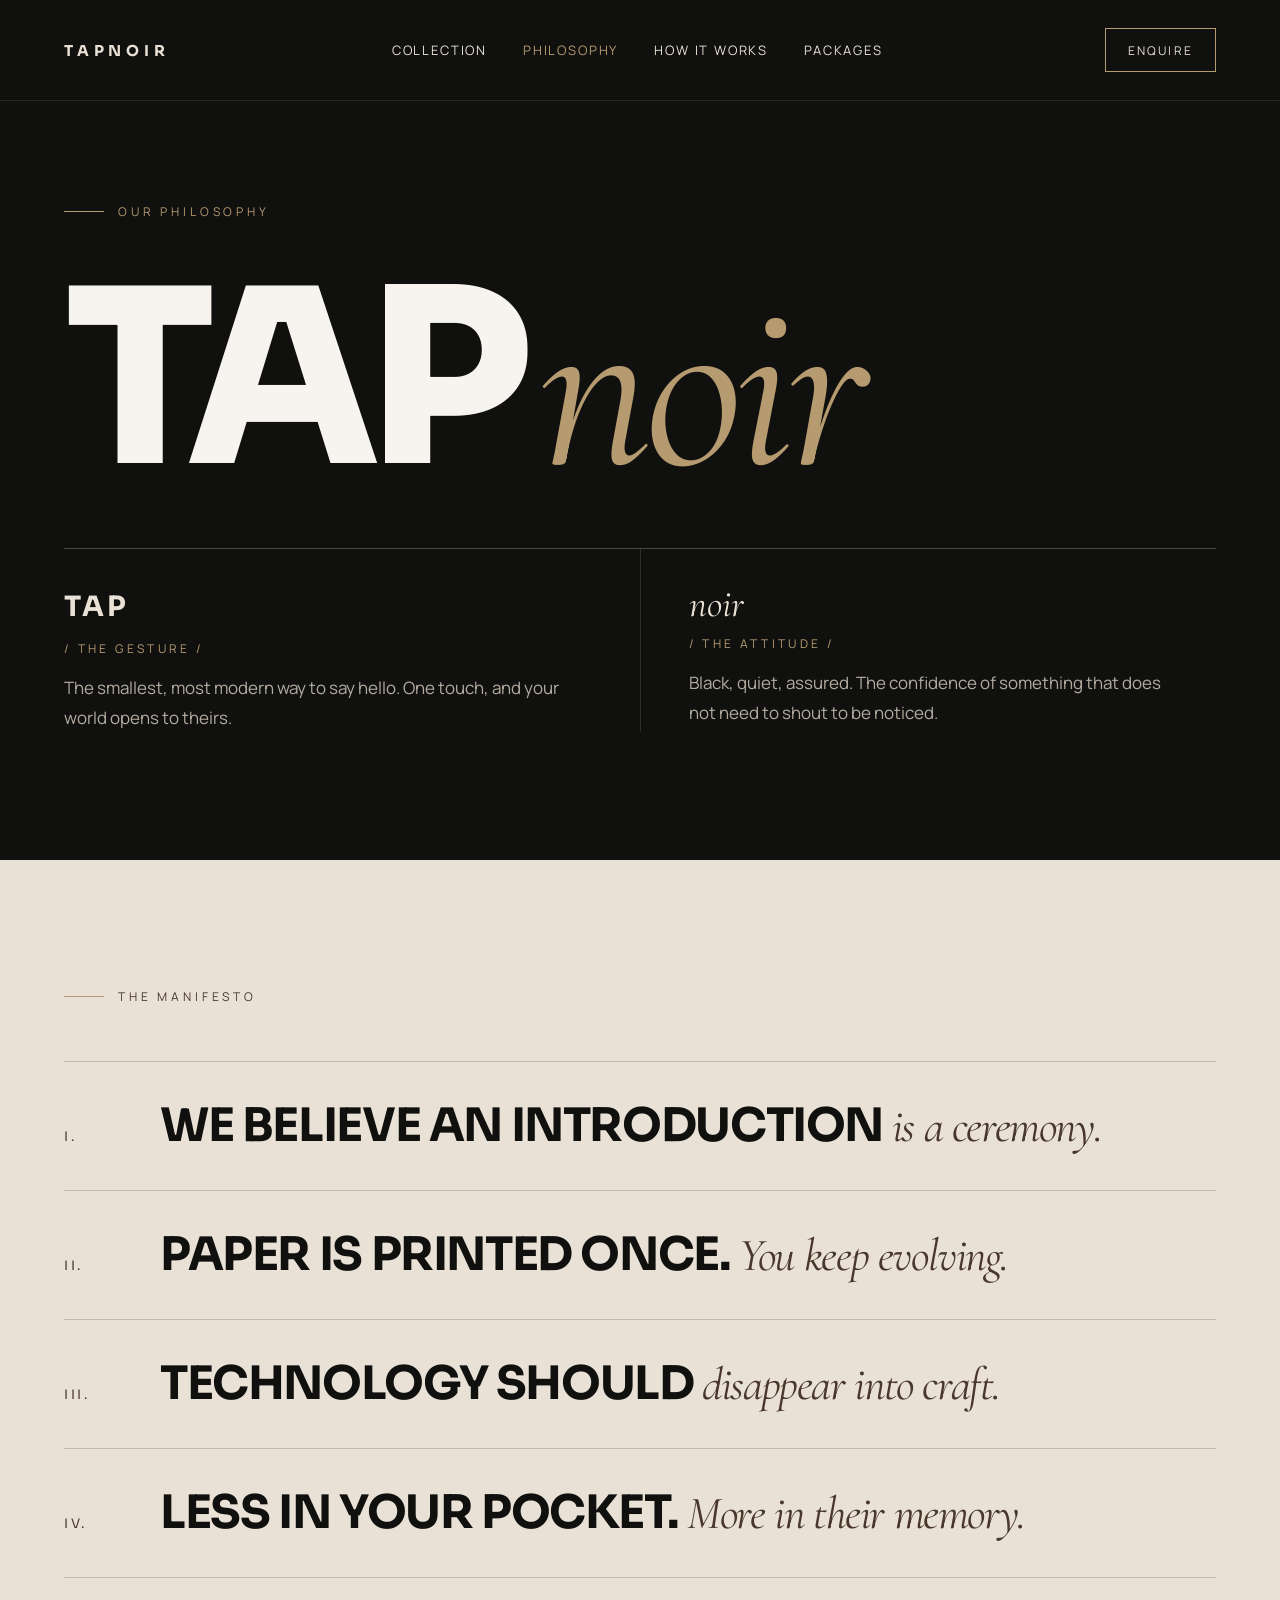
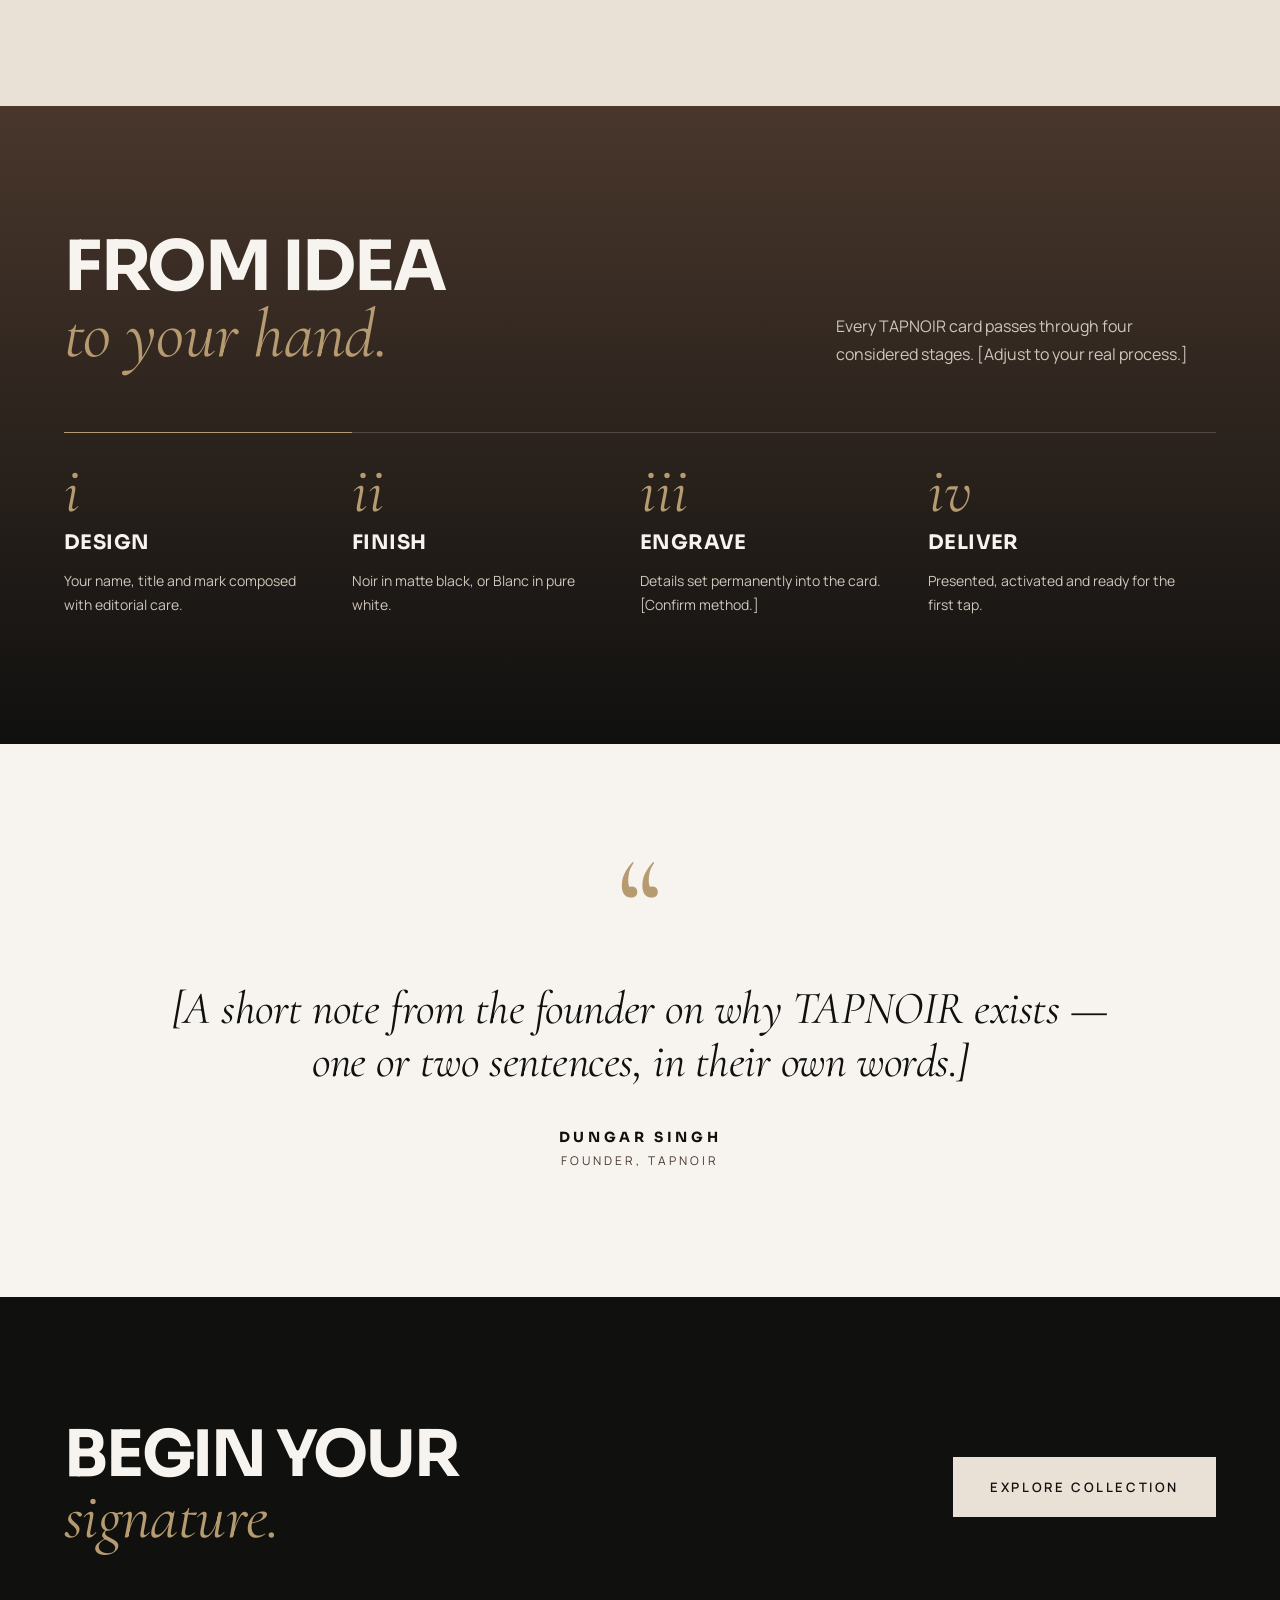
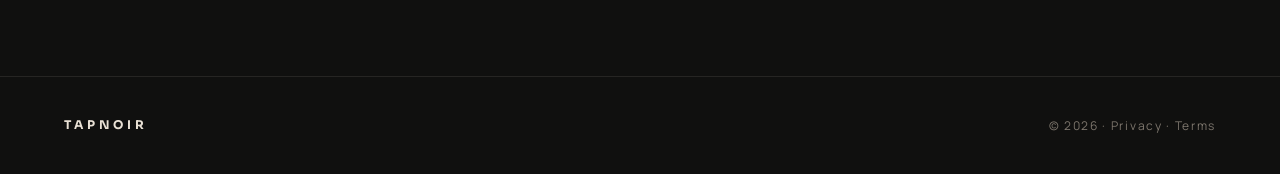
==== commit 6c761bc8: "Add TAPNOIR contact details and founder name WhatsApp +91 89557 73505, Instagram @tapnoir, studio in" ====
--- a/about.html
+++ b/about.html
@@ -83,7 +83,7 @@
     <figure style="max-width: 1100px; margin: 0 auto; padding: clamp(80px, 10vw, 160px) var(--gutter); display: flex; flex-direction: column; align-items: center; text-align: center; gap: 40px">
       <span aria-hidden="true" style="font-family: var(--serif); font-size: 140px; line-height: 0.5; color: var(--gold)">“</span>
       <blockquote style="margin: 0; font-family: var(--serif); font-style: italic; font-size: clamp(2rem, 3.6vw, 3.4rem); line-height: 1.15; letter-spacing: -0.01em">[A short note from the founder on why TAPNOIR exists — one or two sentences, in their own words.]</blockquote>
-      <figcaption style="display: flex; flex-direction: column; gap: 6px"><span style="font-family: var(--sans); font-weight: 700; font-size: 14px; letter-spacing: 0.26em; text-transform: uppercase">[Founder name]</span><span class="label" style="color: var(--espresso)">Founder, TAPNOIR</span></figcaption>
+      <figcaption style="display: flex; flex-direction: column; gap: 6px"><span style="font-family: var(--sans); font-weight: 700; font-size: 14px; letter-spacing: 0.26em; text-transform: uppercase">Dungar Singh</span><span class="label" style="color: var(--espresso)">Founder, TAPNOIR</span></figcaption>
     </figure>
   </section>
 
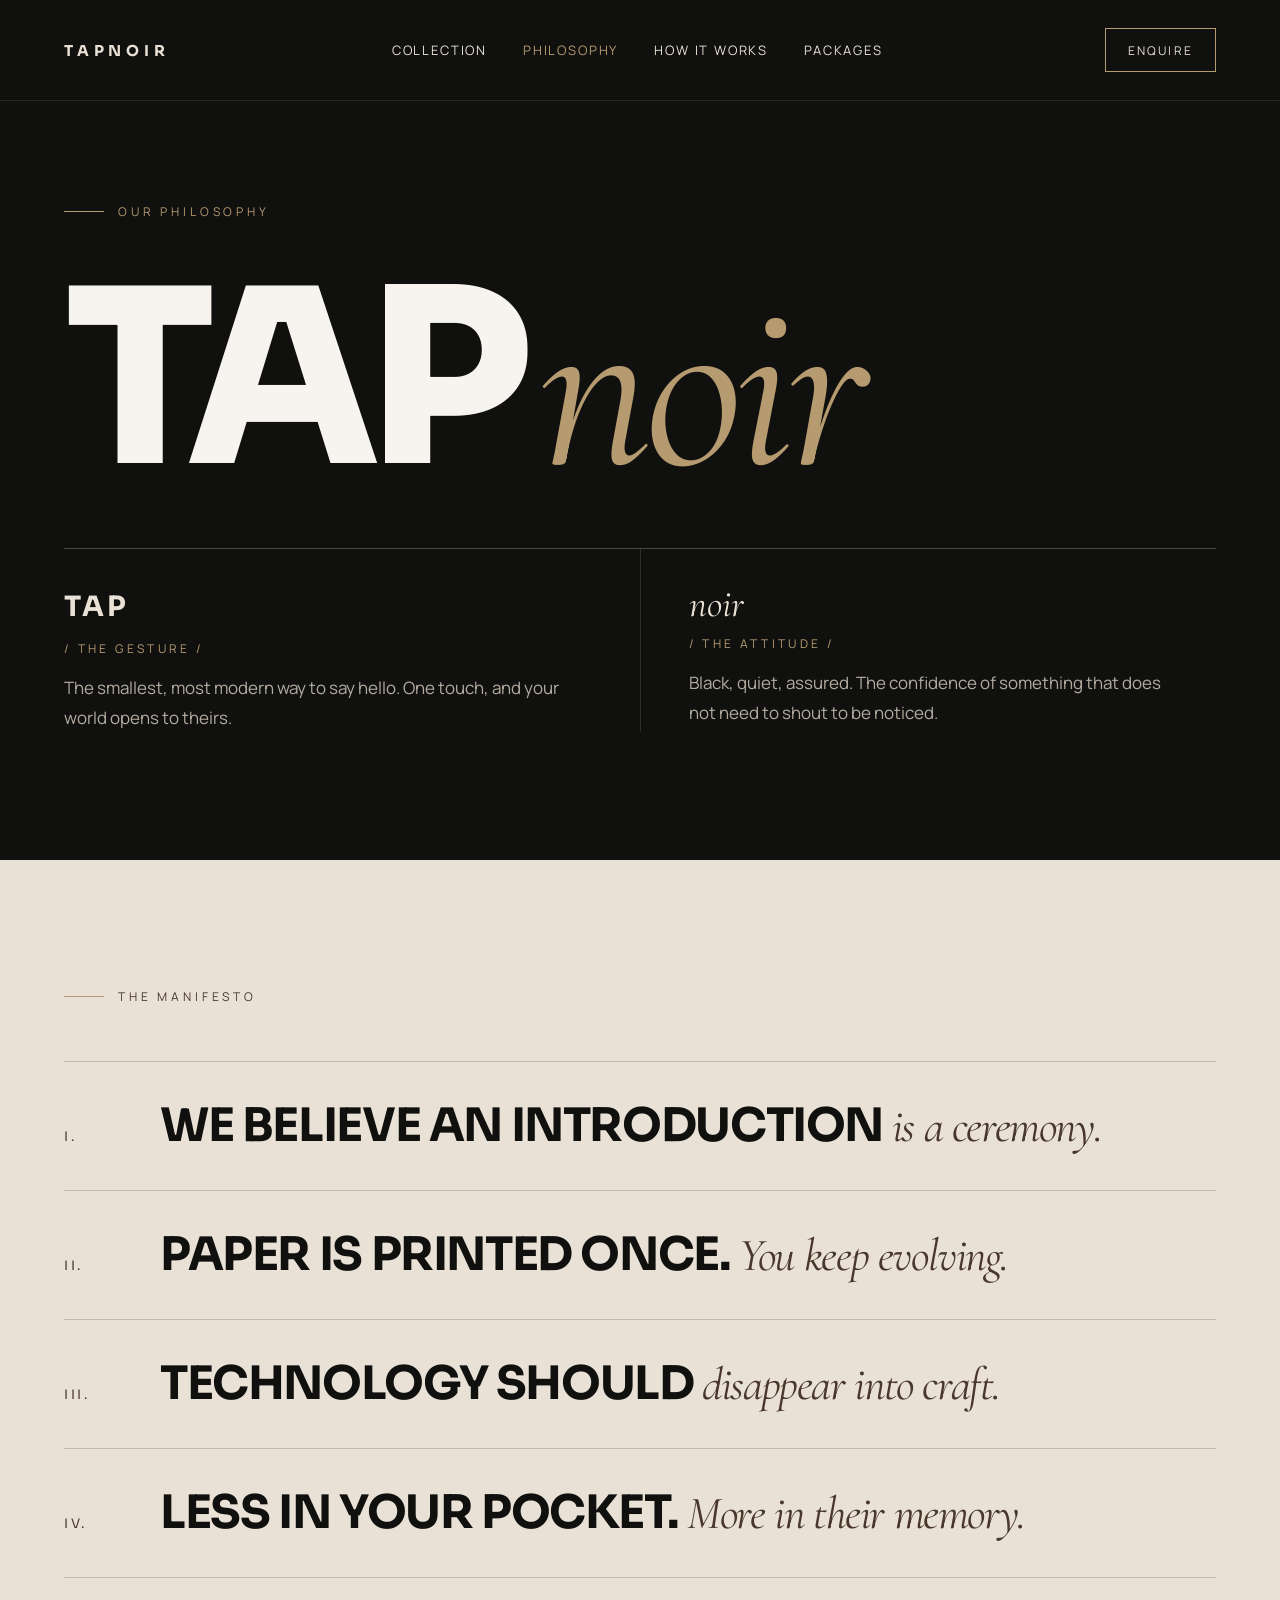
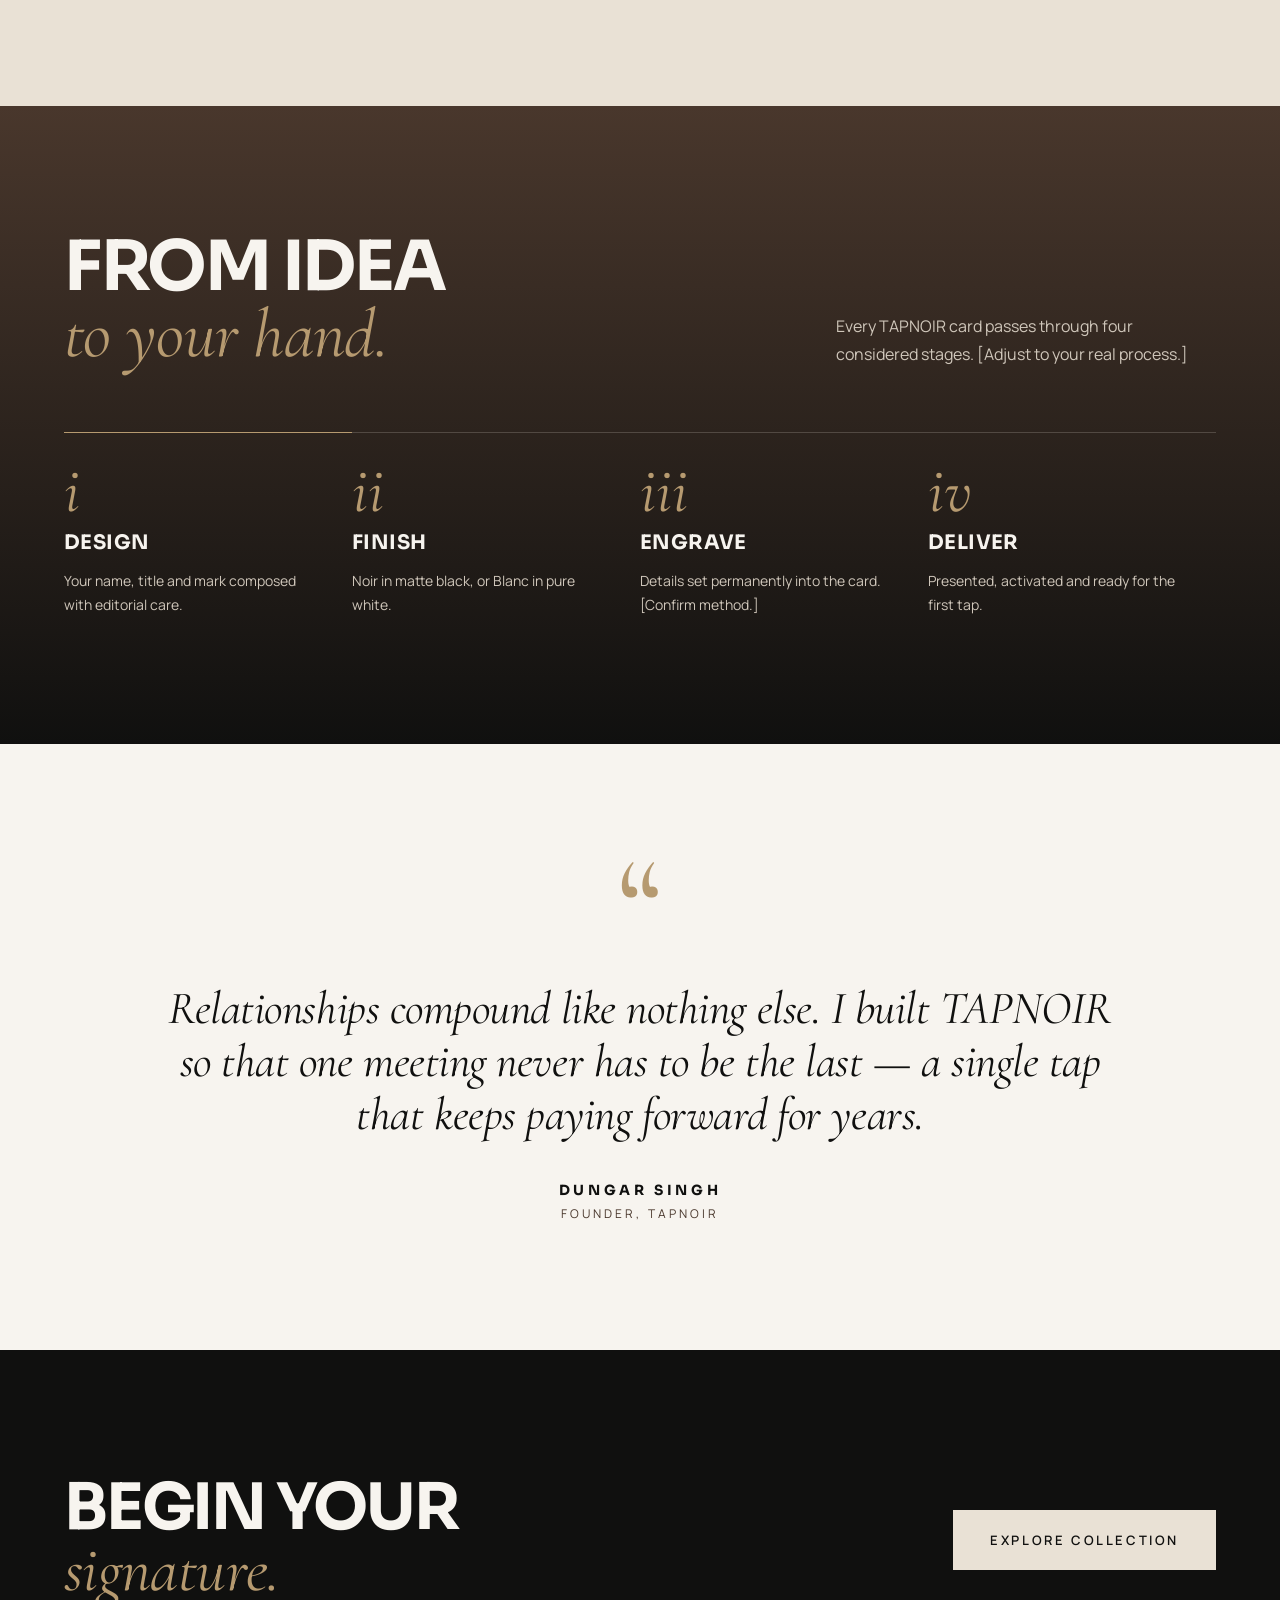
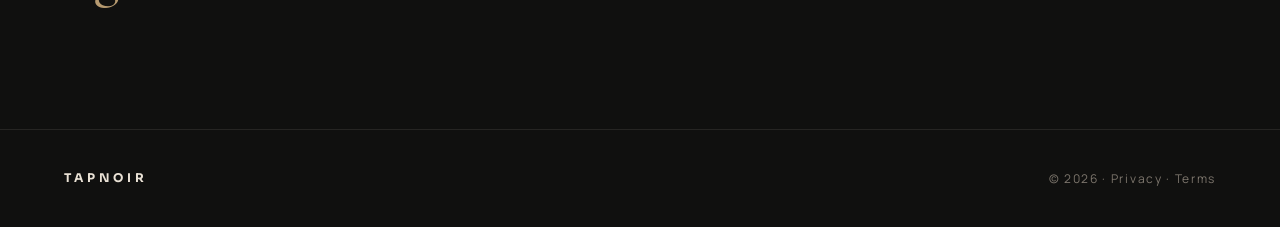
==== commit edd0cf6e: "Add founder quote to About page Co-Authored-By: Claude Opus 5.5 <noreply@anthropic.com>" ====
--- a/about.html
+++ b/about.html
@@ -82,7 +82,7 @@
   <section class="bg-porcelain on-light">
     <figure style="max-width: 1100px; margin: 0 auto; padding: clamp(80px, 10vw, 160px) var(--gutter); display: flex; flex-direction: column; align-items: center; text-align: center; gap: 40px">
       <span aria-hidden="true" style="font-family: var(--serif); font-size: 140px; line-height: 0.5; color: var(--gold)">“</span>
-      <blockquote style="margin: 0; font-family: var(--serif); font-style: italic; font-size: clamp(2rem, 3.6vw, 3.4rem); line-height: 1.15; letter-spacing: -0.01em">[A short note from the founder on why TAPNOIR exists — one or two sentences, in their own words.]</blockquote>
+      <blockquote style="margin: 0; font-family: var(--serif); font-style: italic; font-size: clamp(2rem, 3.6vw, 3.4rem); line-height: 1.15; letter-spacing: -0.01em">Relationships compound like nothing else. I built TAPNOIR so that one meeting never has to be the last — a single tap that keeps paying forward for years.</blockquote>
       <figcaption style="display: flex; flex-direction: column; gap: 6px"><span style="font-family: var(--sans); font-weight: 700; font-size: 14px; letter-spacing: 0.26em; text-transform: uppercase">Dungar Singh</span><span class="label" style="color: var(--espresso)">Founder, TAPNOIR</span></figcaption>
     </figure>
   </section>
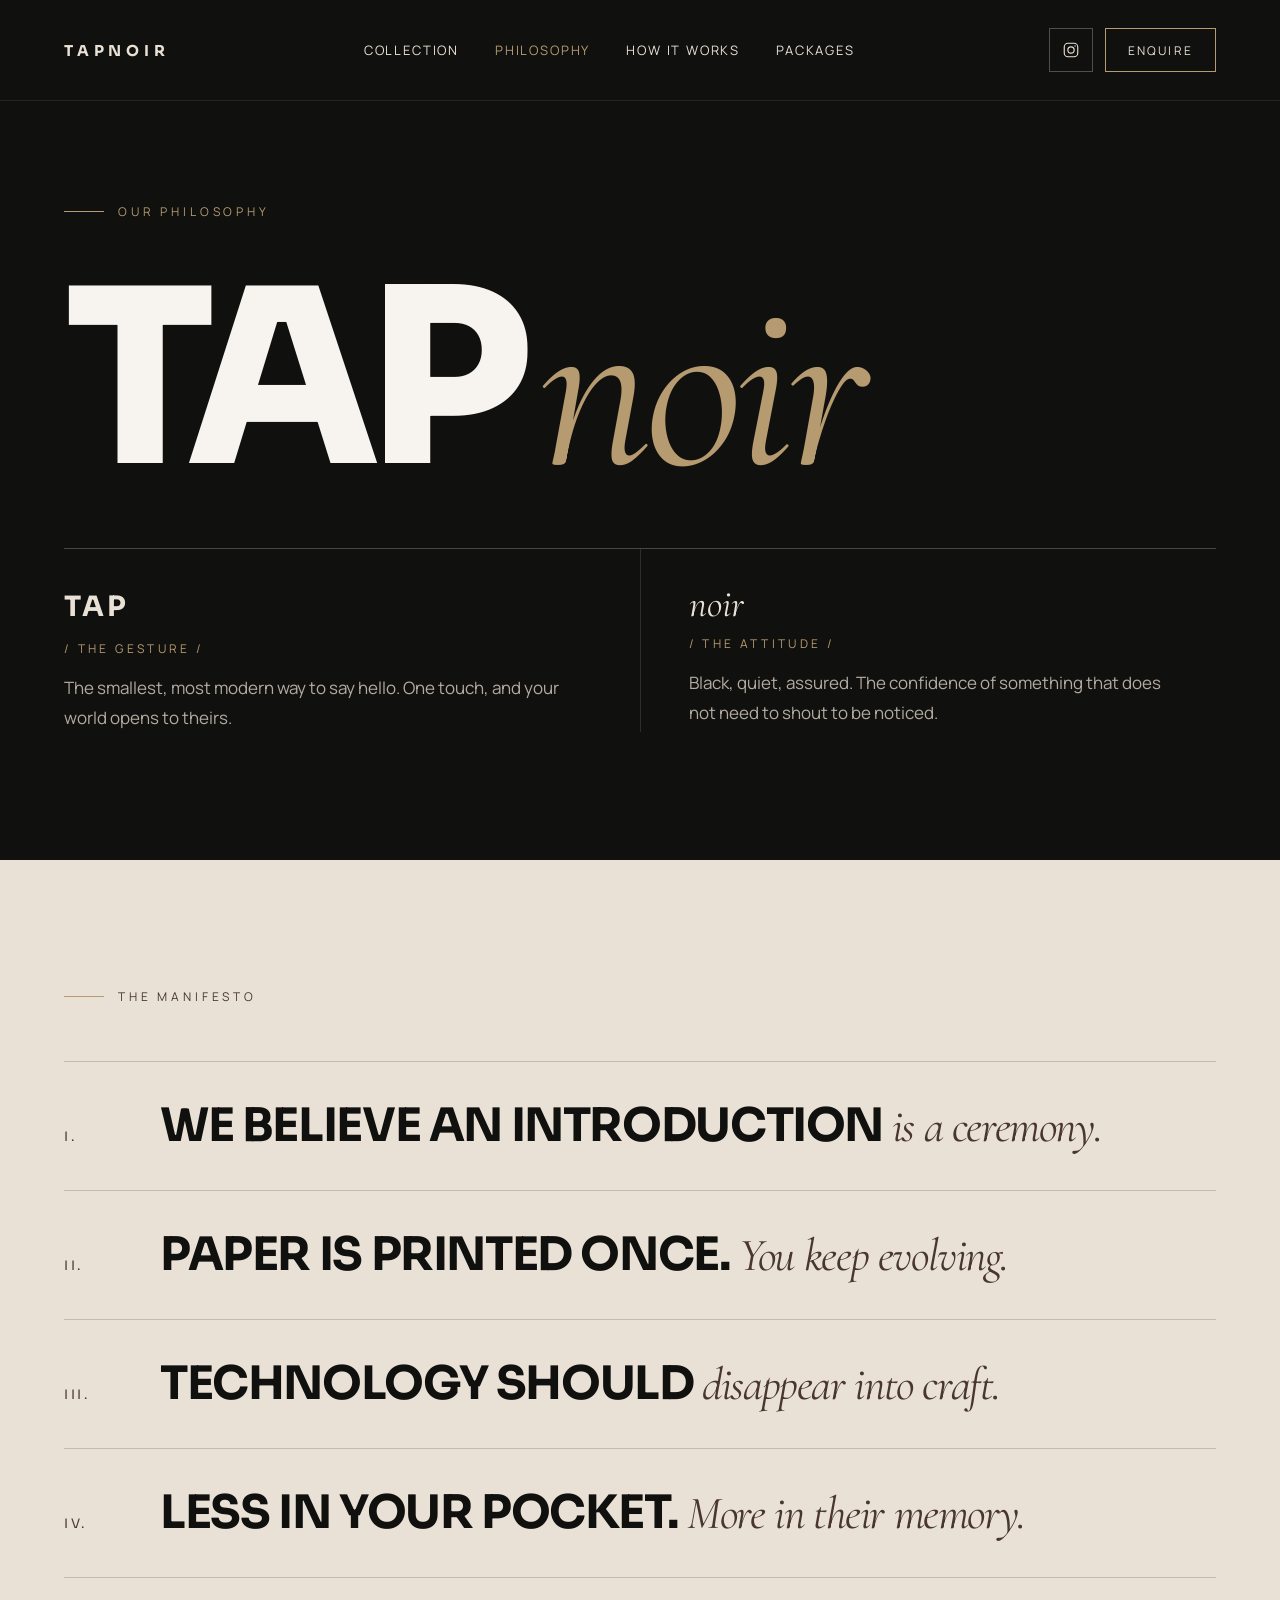
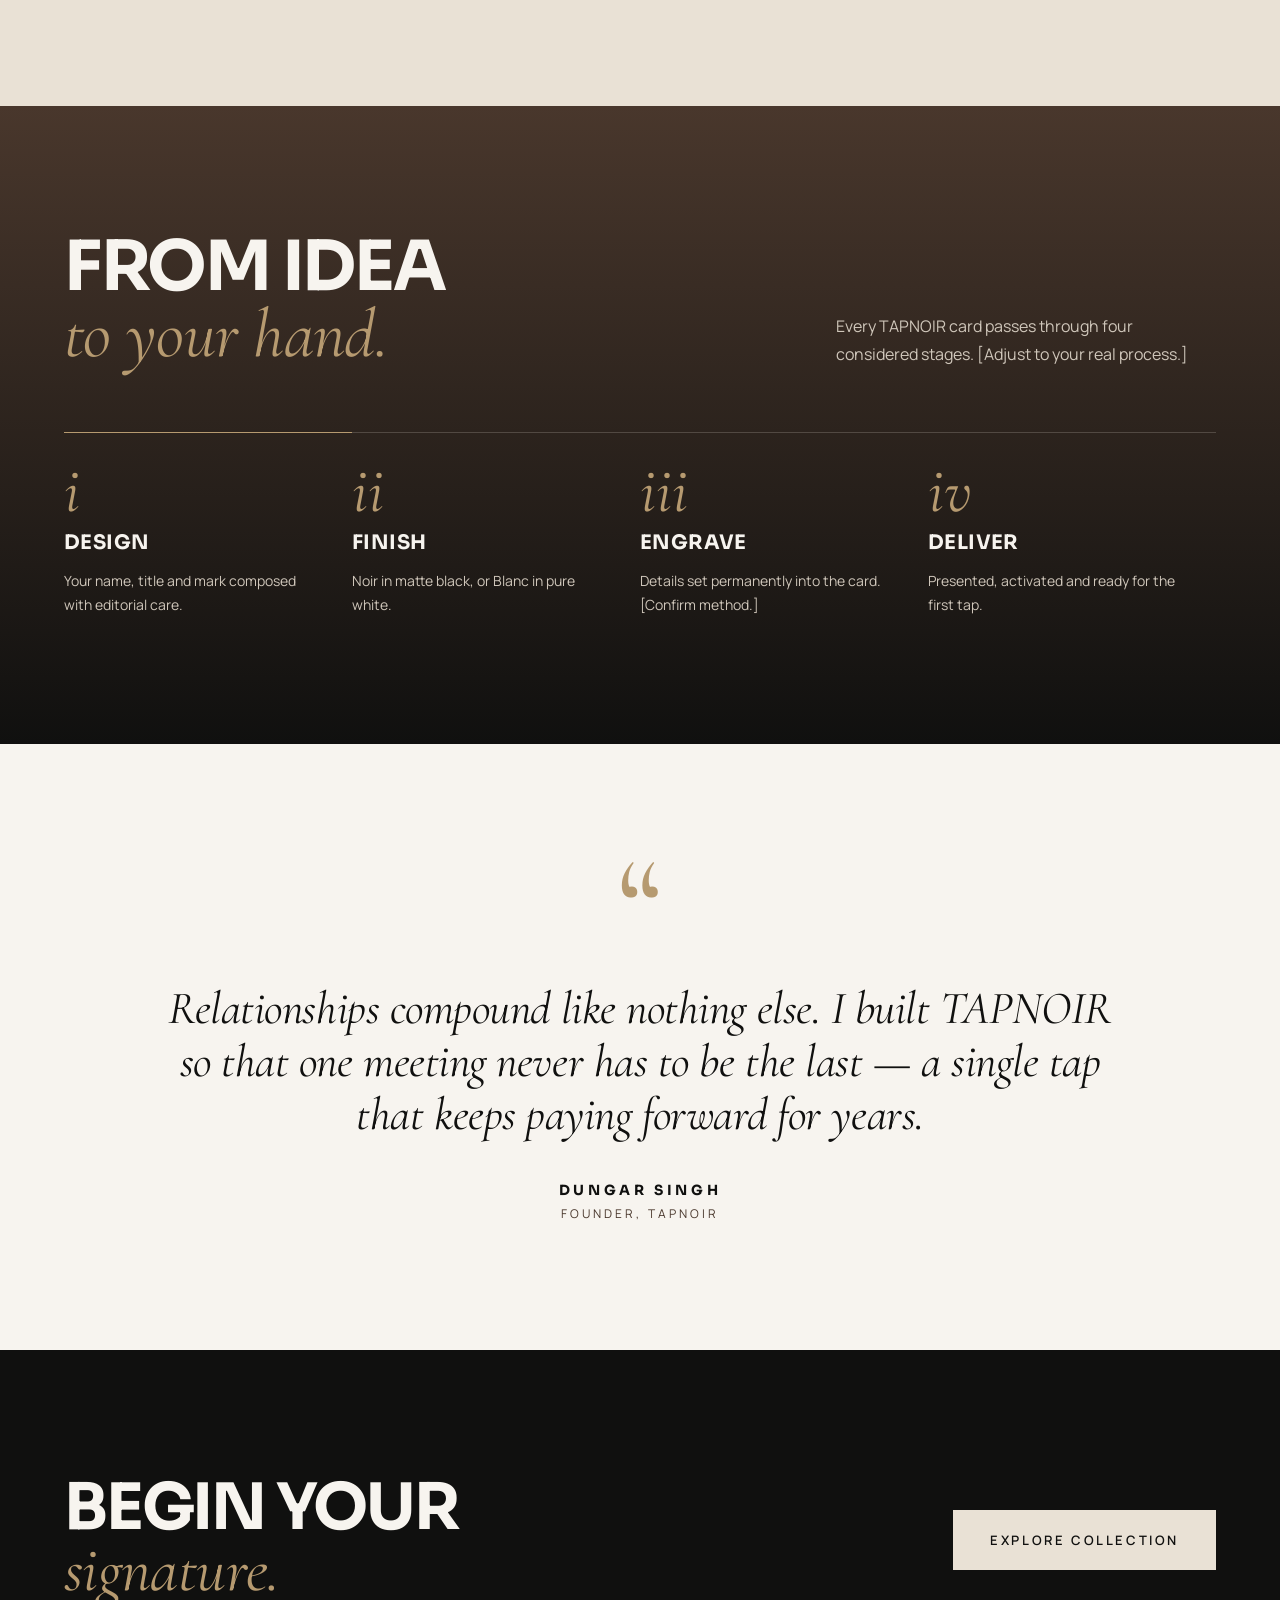
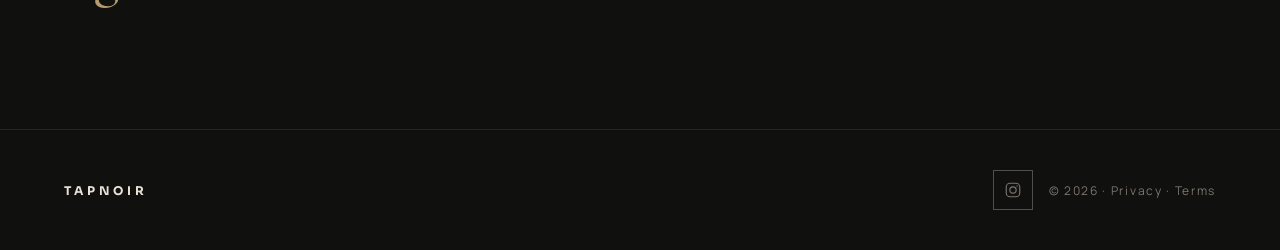
==== commit e0c4efe4: "Add Instagram icon to header and footers Co-Authored-By: Claude Opus 5.5 <noreply@anthropic.com>" ====
--- a/about.html
+++ b/about.html
@@ -24,7 +24,10 @@
       <a href="packages.html">Packages</a>
       <a class="nav-cta" href="contact.html">Enquire</a>
     </nav>
-    <a class="header-cta" href="contact.html">Enquire</a>
+    <div class="header-actions">
+      <a class="ig-link" href="https://instagram.com/tapnoir" target="_blank" rel="noopener" aria-label="TAPNOIR on Instagram"><svg aria-hidden="true" width="18" height="18" viewBox="0 0 24 24" fill="none" stroke="currentColor" stroke-width="1.5" stroke-linecap="round" stroke-linejoin="round"><rect x="3" y="3" width="18" height="18" rx="5"/><circle cx="12" cy="12" r="4.2"/><circle cx="17.4" cy="6.6" r="0.9" fill="currentColor" stroke="none"/></svg></a>
+      <a class="header-cta" href="contact.html">Enquire</a>
+    </div>
   </div>
 </header>
 <main id="content">
@@ -97,6 +100,7 @@
 <footer class="mini-footer">
   <div class="wrap">
     <span class="brand">TAPNOIR</span>
+    <span class="footer-social"><a class="ig-link" href="https://instagram.com/tapnoir" target="_blank" rel="noopener" aria-label="TAPNOIR on Instagram"><svg aria-hidden="true" width="18" height="18" viewBox="0 0 24 24" fill="none" stroke="currentColor" stroke-width="1.5" stroke-linecap="round" stroke-linejoin="round"><rect x="3" y="3" width="18" height="18" rx="5"/><circle cx="12" cy="12" r="4.2"/><circle cx="17.4" cy="6.6" r="0.9" fill="currentColor" stroke="none"/></svg></a></span>
     <span>© <span data-year>2026</span> · <a href="#">Privacy</a> · <a href="#">Terms</a></span>
   </div>
 </footer>
--- a/assets/styles.css
+++ b/assets/styles.css
@@ -141,6 +141,17 @@
   border: 1px solid var(--gold); font-size: 12px; letter-spacing: 0.18em; text-transform: uppercase;
 }
 .header-cta[aria-current="page"] { background: var(--ivory); color: var(--black); border-color: var(--ivory); }
+.header-actions { display: flex; align-items: center; gap: 12px; }
+.ig-link {
+  display: inline-flex; align-items: center; justify-content: center; width: 44px; height: 44px;
+  border: 1px solid rgba(233, 225, 213, 0.3); color: var(--ivory);
+  transition: color .3s ease, border-color .3s ease;
+}
+.ig-link:hover { color: var(--gold); border-color: var(--gold); }
+.footer-social { display: inline-flex; }
+.footer-social .ig-link { width: 40px; height: 40px; }
+.mini-footer .wrap { align-items: center; }
+.mini-footer .footer-social { margin-left: auto; }
 .menu-btn {
   display: none; cursor: pointer; width: 44px; height: 44px; padding: 0;
   background: transparent; border: 1px solid rgba(233, 225, 213, 0.3); color: var(--ivory);
@@ -157,8 +168,9 @@
 .menu-btn[aria-expanded="true"] span::after { transform: translateY(-6px) rotate(-45deg); }
 
 @media (max-width: 860px) {
-  .menu-btn { display: inline-flex; }
+  .menu-btn { display: inline-flex; order: 2; }
   .site-header .header-cta { display: none; }
+  .header-actions { order: 1; margin-left: auto; }
   .nav {
     order: 3; width: 100%; flex-direction: column; gap: 0;
     max-height: 0; overflow: hidden; transition: max-height .6s var(--ease);
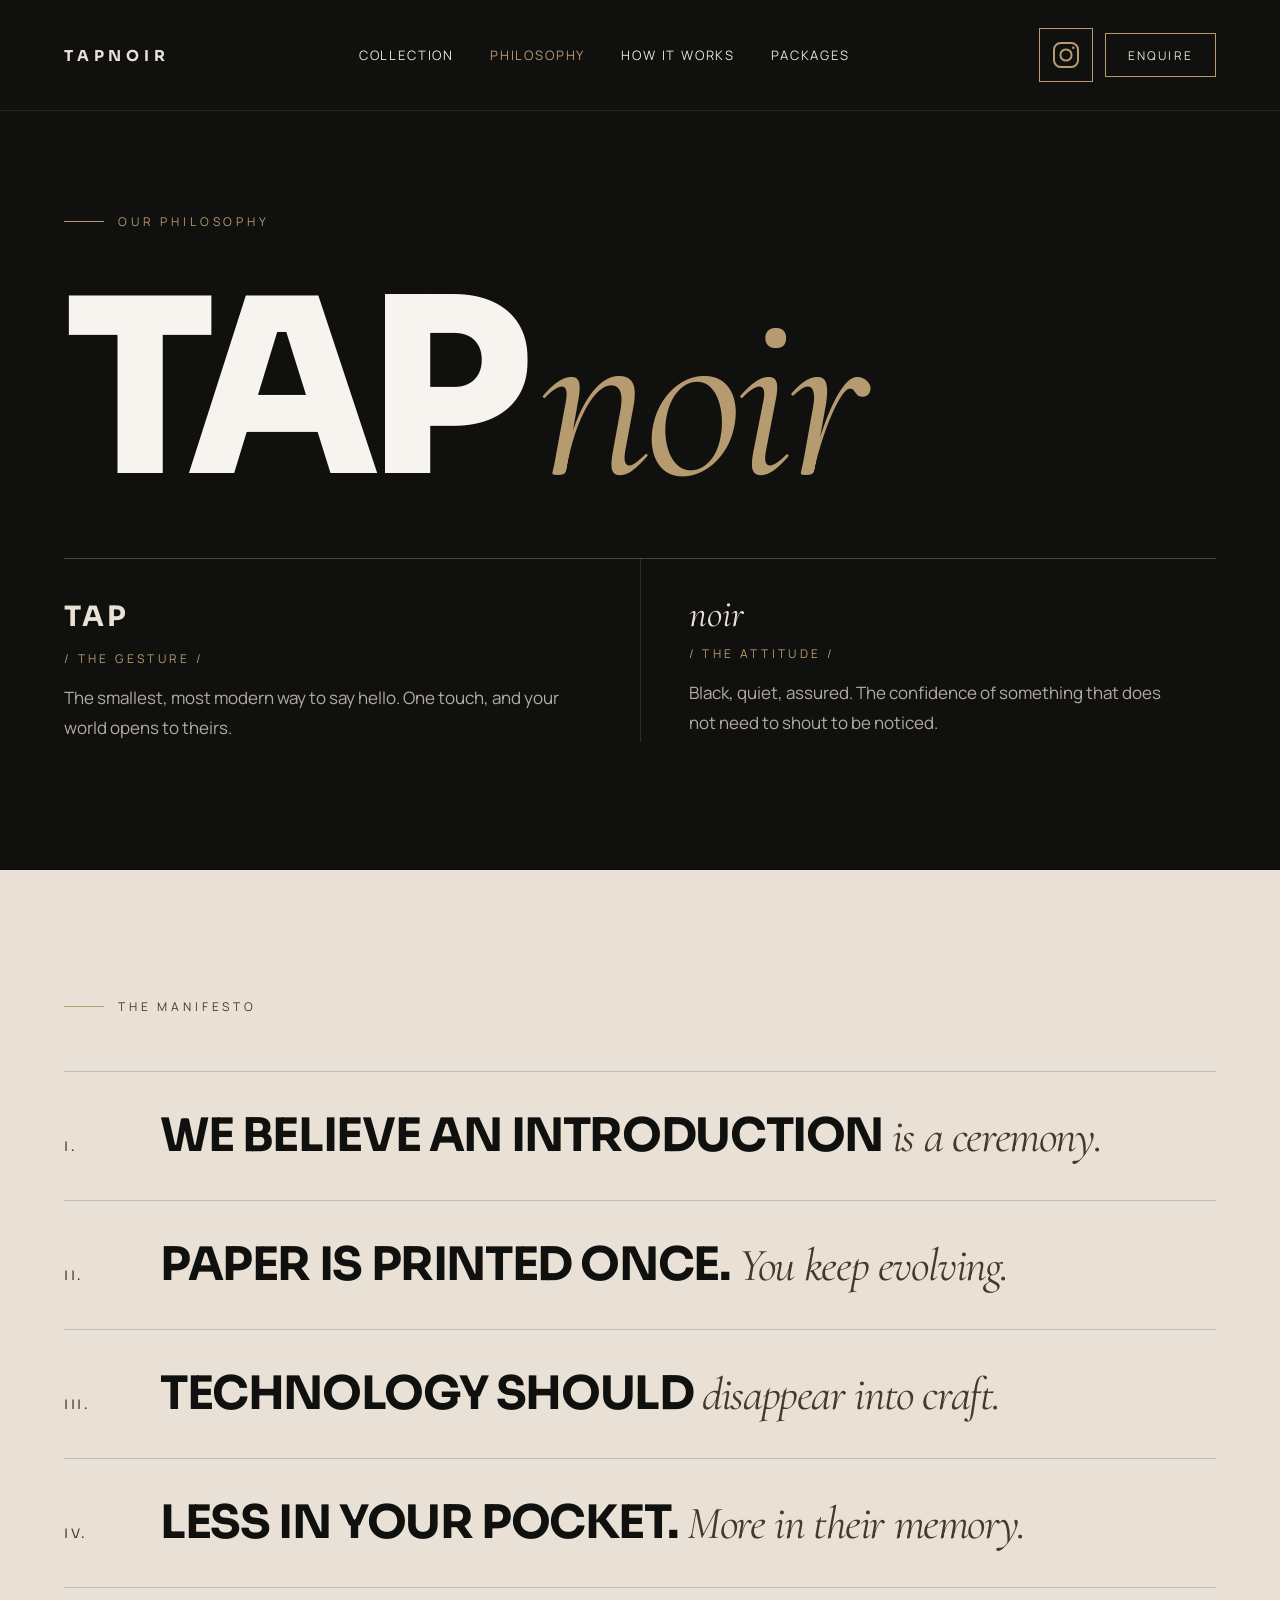
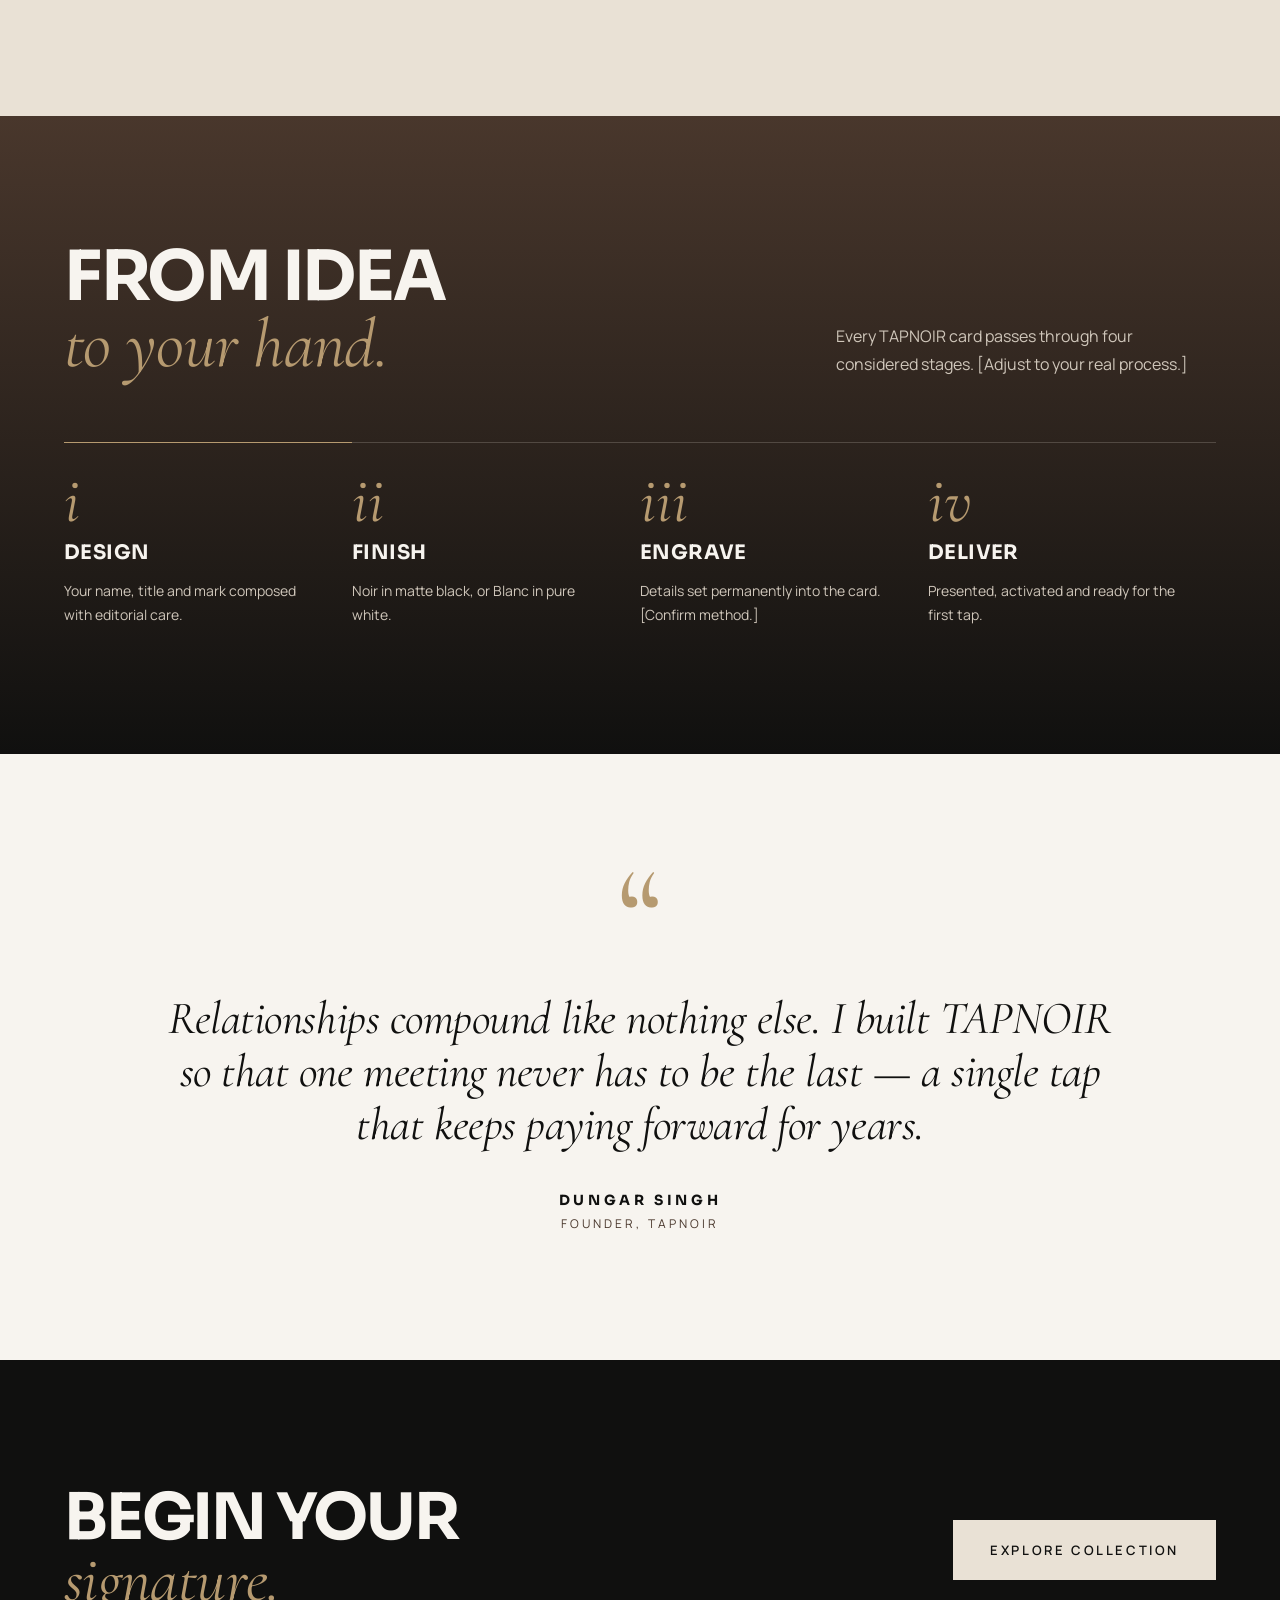
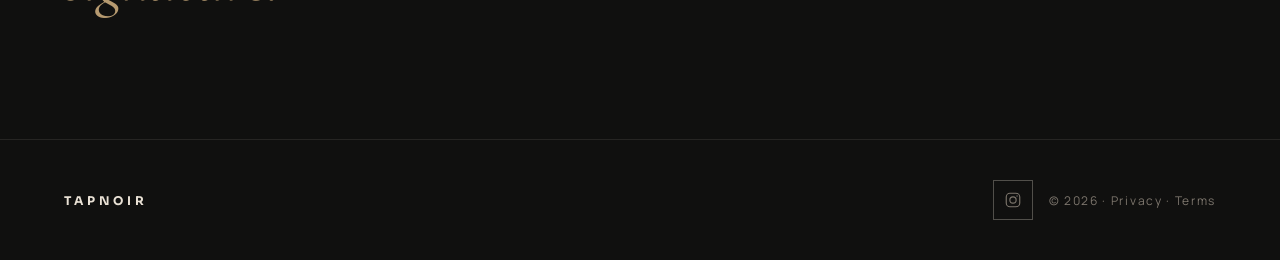
==== commit bc1ac4b8: "Version CSS and JS links so browsers load the latest styles Co-Authored-By: Claude Opus 5.5 <noreply" ====
--- a/about.html
+++ b/about.html
@@ -9,7 +9,7 @@
 <link rel="preconnect" href="https://fonts.googleapis.com">
 <link rel="preconnect" href="https://fonts.gstatic.com" crossorigin>
 <link href="https://fonts.googleapis.com/css2?family=Sora:wght@300;400;600;700;800&family=Cormorant+Garamond:ital,wght@0,400;0,500;1,400;1,500&family=Manrope:wght@400;500;600&display=swap" rel="stylesheet">
-<link rel="stylesheet" href="assets/styles.css">
+<link rel="stylesheet" href="assets/styles.css?v=6">
 </head>
 <body>
 <a class="skip" href="#content">Skip to content</a>
@@ -104,6 +104,6 @@
     <span>© <span data-year>2026</span> · <a href="#">Privacy</a> · <a href="#">Terms</a></span>
   </div>
 </footer>
-<script src="assets/main.js"></script>
+<script src="assets/main.js?v=6"></script>
 </body>
 </html>
--- a/assets/styles.css
+++ b/assets/styles.css
@@ -148,6 +148,9 @@
   transition: color .3s ease, border-color .3s ease;
 }
 .ig-link:hover { color: var(--gold); border-color: var(--gold); }
+.header-actions .ig-link { width: 54px; height: 54px; color: var(--gold); border-color: var(--gold); }
+.header-actions .ig-link svg { width: 32px; height: 32px; }
+.header-actions .ig-link:hover { background: var(--gold); color: var(--black); }
 .footer-social { display: inline-flex; }
 .footer-social .ig-link { width: 40px; height: 40px; }
 .mini-footer .wrap { align-items: center; }
